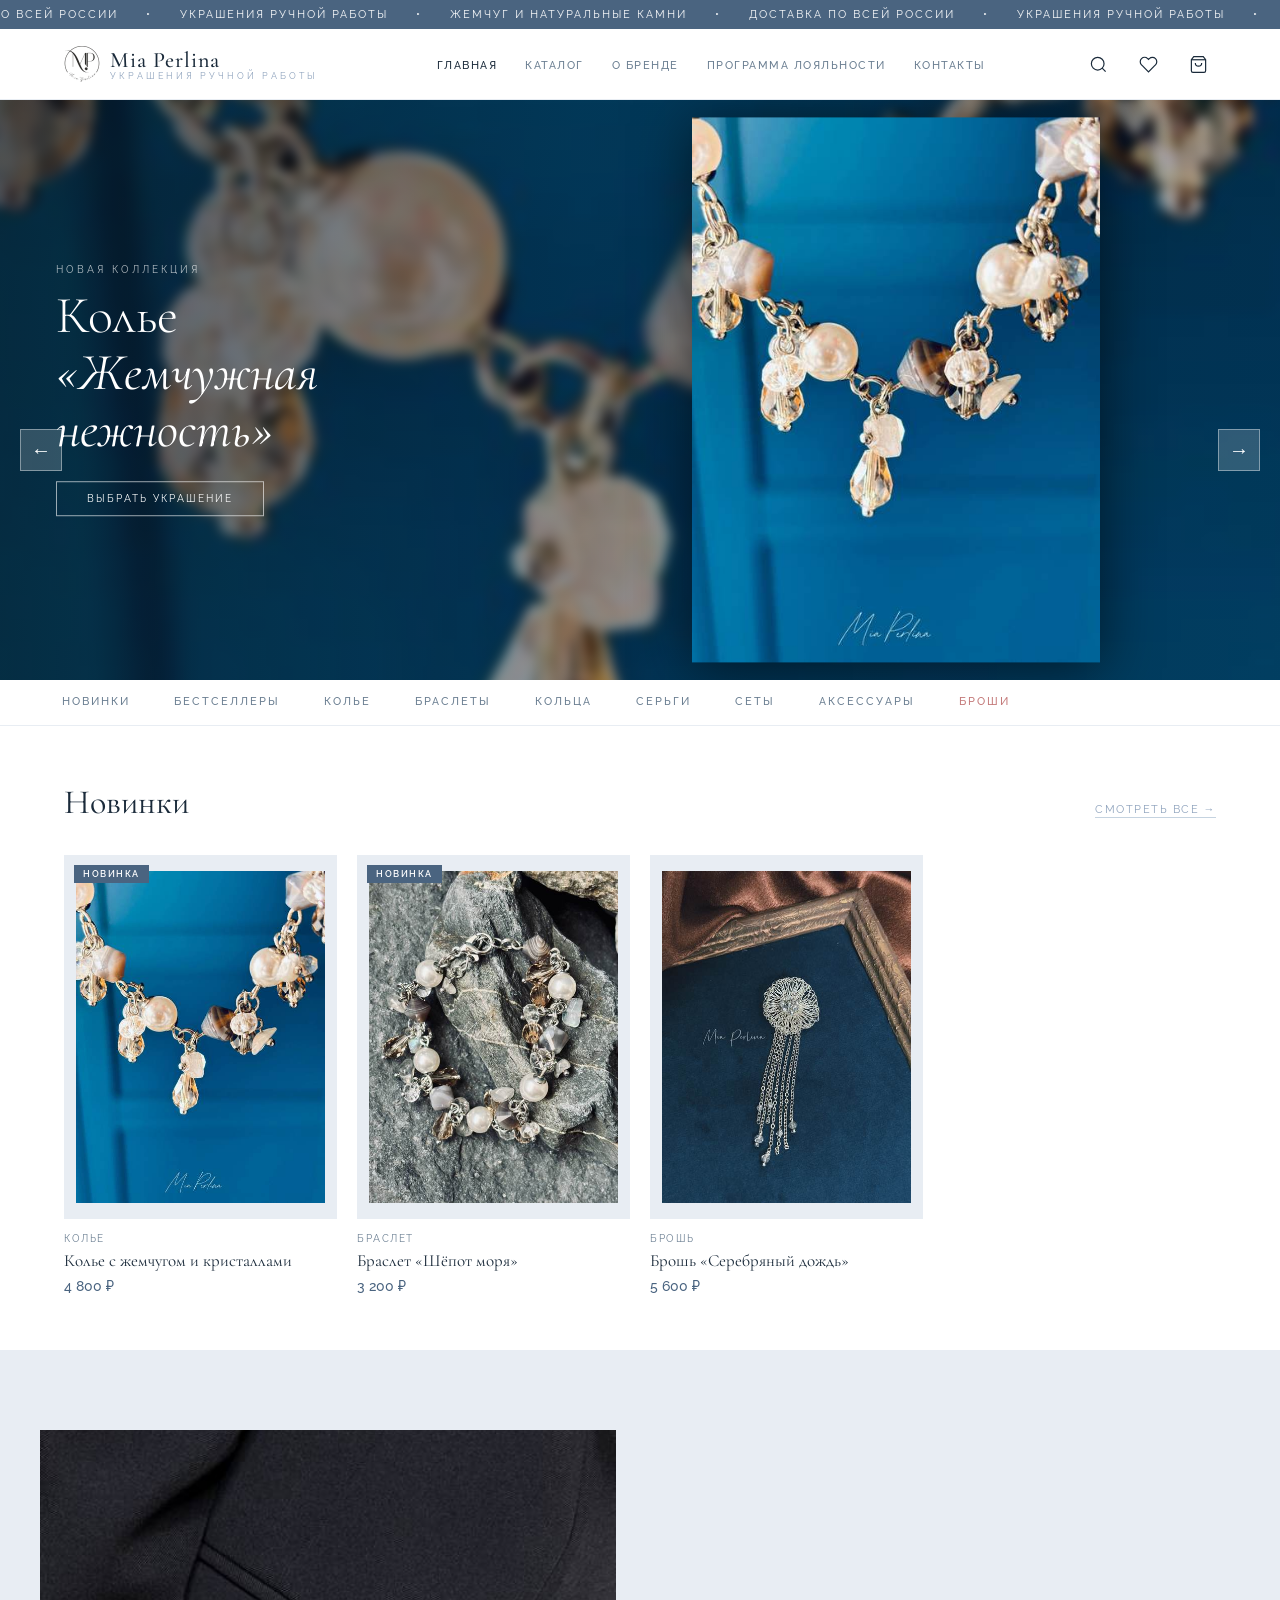
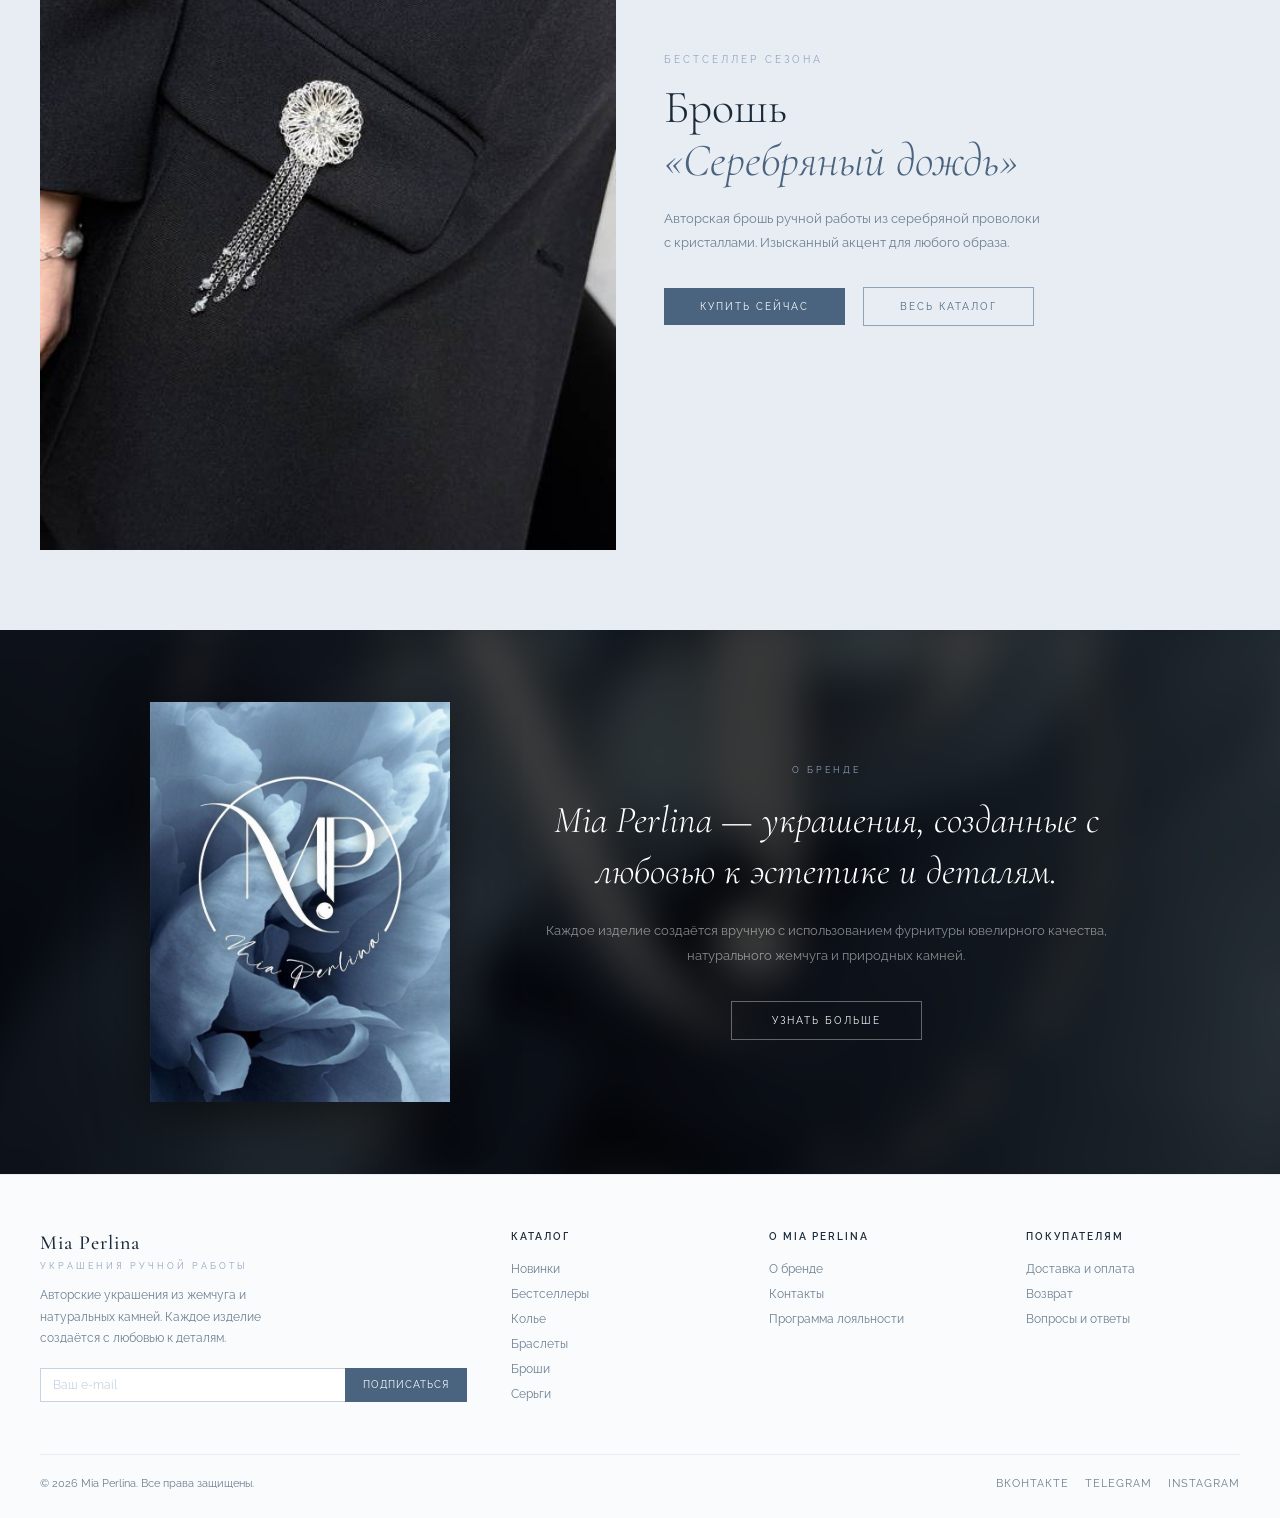
==== index.html @ 328af119 "Add files via upload" ====
<!DOCTYPE html>
<html lang="ru">
<head>
<meta charset="UTF-8"><meta name="viewport" content="width=device-width, initial-scale=1.0">
<title>Mia Perlina — украшения ручной работы</title>
<link rel="preconnect" href="https://fonts.googleapis.com">
<link href="https://fonts.googleapis.com/css2?family=Cormorant+Garamond:ital,wght@0,300;0,400;0,500;1,300;1,400&family=Raleway:wght@300;400;500;600&display=swap" rel="stylesheet">
<link rel="stylesheet" href="css/style.css">
</head>
<body>
<div class="ticker"><div class="tick-wrap" id="tickWrap">
  <span class="tick-item">Доставка по всей России</span><span class="tick-sep">•</span>
  <span class="tick-item">Украшения ручной работы</span><span class="tick-sep">•</span>
  <span class="tick-item">Жемчуг и натуральные камни</span><span class="tick-sep">•</span>
  <span class="tick-item">Доставка по всей России</span><span class="tick-sep">•</span>
  <span class="tick-item">Украшения ручной работы</span><span class="tick-sep">•</span>
  <span class="tick-item">Жемчуг и натуральные камни</span><span class="tick-sep">•</span>
</div></div>
<header style="position:sticky;top:0;z-index:100;background:#fff;border-bottom:1px solid var(--ch-pale)">
  <div class="hdr">
    <a href="index.html" class="logo-wrap" style="text-decoration:none">
      <img src="[data-uri]" alt="Mia Perlina" class="logo-img">
      <div><div class="logo-txt">Mia Perlina</div><div class="logo-sub">украшения ручной работы</div></div>
    </a>
    <nav><a href="index.html" class="on">Главная</a>
<a href="catalog.html" class="">Каталог</a>
<a href="about.html" class="">О бренде</a>
<a href="#" class="">Программа лояльности</a>
<a href="contact.html" class="">Контакты</a></nav>
    <div class="hdr-icons">
      <div class="ico"><svg width="19" height="19" fill="none" stroke="currentColor" stroke-width="1.5" viewBox="0 0 24 24"><circle cx="11" cy="11" r="8"/><path d="m21 21-4.35-4.35"/></svg></div>
      <div class="ico"><svg width="19" height="19" fill="none" stroke="currentColor" stroke-width="1.5" viewBox="0 0 24 24"><path d="M20.84 4.61a5.5 5.5 0 0 0-7.78 0L12 5.67l-1.06-1.06a5.5 5.5 0 0 0-7.78 7.78l1.06 1.06L12 21.23l7.78-7.78 1.06-1.06a5.5 5.5 0 0 0 0-7.78z"/></svg></div>
      <a href="cart.html" class="ico" style="position:relative"><svg width="19" height="19" fill="none" stroke="currentColor" stroke-width="1.5" viewBox="0 0 24 24"><path d="M6 2L3 6v14a2 2 0 0 0 2 2h14a2 2 0 0 0 2-2V6l-3-4z"/><line x1="3" y1="6" x2="21" y2="6"/><path d="M16 10a4 4 0 0 1-8 0"/></svg><div class="badge" style="display:none">0</div></a>
      <button class="burger" id="burger" onclick="toggleMenu()" aria-label="Меню">
        <span></span><span></span><span></span>
      </button>
    </div>
  </div>
  <div class="mobile-menu" id="mobileMenu"><a href="index.html" class="on">Главная</a>
<a href="catalog.html" class="">Каталог</a>
<a href="about.html" class="">О бренде</a>
<a href="#" class="">Программа лояльности</a>
<a href="contact.html" class="">Контакты</a></div>
</header>

<div class="hero">
  <div class="slides" id="slides">
    <div class="slide">
      <div class="slide-bg" style="background-image:url('[data-uri]');"></div>
      <div class="slide-fg"><img src="[data-uri]" alt="Колье с жемчугом"></div>
      <div class="slide-overlay"></div>
      <div class="slide-content"><div class="slide-content-inner"><div class="slide-label">Новая коллекция</div><div class="slide-title">Колье<br><em>«Жемчужная нежность»</em></div><a href="catalog.html" class="slide-btn">Выбрать украшение</a></div></div>
    </div>
    <div class="slide">
      <div class="slide-bg" style="background-image:url('[data-uri]');"></div>
      <div class="slide-fg"><img src="[data-uri]" alt="Браслет на камне"></div>
      <div class="slide-overlay"></div>
      <div class="slide-content"><div class="slide-content-inner"><div class="slide-label">Украшения из натуральных камней</div><div class="slide-title">Браслет<br><em>«Шёпот моря»</em></div><a href="product-bracelet.html" class="slide-btn">Выбрать украшение</a></div></div>
    </div>
    <div class="slide">
      <div class="slide-bg" style="background-image:url('[data-uri]');"></div>
      <div class="slide-fg"><img src="[data-uri]" alt="Брошь Серебряный дождь"></div>
      <div class="slide-overlay"></div>
      <div class="slide-content"><div class="slide-content-inner"><div class="slide-label">Бестселлер сезона</div><div class="slide-title">Брошь<br><em>«Серебряный дождь»</em></div><a href="product-brooch.html" class="slide-btn">Выбрать украшение</a></div></div></div>
    </div>
  </div>
  <div class="hero-arr prev" onclick="chSlide(-1)">&#8592;</div>
  <div class="hero-arr next" onclick="chSlide(1)">&#8594;</div>
  <div class="dots"><div class="dot on" onclick="goSlide(0)"></div><div class="dot" onclick="goSlide(1)"></div><div class="dot" onclick="goSlide(2)"></div></div>
</div>
<div class="cats"><div class="cats-inner">
  <a href="catalog.html" class="cat">Новинки</a>
  <a href="catalog.html" class="cat">Бестселлеры</a>
  <a href="catalog.html?cat=kole" class="cat">Колье</a>
  <a href="catalog.html?cat=braslet" class="cat">Браслеты</a>
  <a href="catalog.html?cat=kolco" class="cat">Кольца</a>
  <a href="catalog.html?cat=sergy" class="cat">Серьги</a>
  <a href="catalog.html?cat=set" class="cat">Сеты</a>
  <a href="catalog.html?cat=aksessuar" class="cat">Аксессуары</a>
  <a href="catalog.html?cat=brosh" class="cat" style="color:#c47a7a">Броши</a>
</div></div>

<div style="background:#fff"><div class="sec">
  <div class="sec-hdr"><div class="sec-title">Новинки</div><a href="catalog.html" class="sec-link">Смотреть все →</a></div>
  <div class="grid">
    <a href="product-necklace.html" class="pcard">
      <div class="pimg"><img src="[data-uri]" alt="Колье с жемчугом"><div class="pbadge bnew">Новинка</div><div class="pwish" onclick="event.preventDefault()"><svg width="13" height="13" fill="none" stroke="#4a6480" stroke-width="1.5" viewBox="0 0 24 24"><path d="M20.84 4.61a5.5 5.5 0 0 0-7.78 0L12 5.67l-1.06-1.06a5.5 5.5 0 0 0-7.78 7.78l1.06 1.06L12 21.23l7.78-7.78 1.06-1.06a5.5 5.5 0 0 0 0-7.78z"/></svg></div></div>
      <div class="ptype">Колье</div><div class="pname">Колье с жемчугом и кристаллами</div><div class="pprice">4 800 ₽</div>
    </a>
    <a href="product-bracelet.html" class="pcard">
      <div class="pimg"><img src="[data-uri]" alt="Браслет Шёпот моря"><div class="pbadge bnew">Новинка</div><div class="pwish" onclick="event.preventDefault()"><svg width="13" height="13" fill="none" stroke="#4a6480" stroke-width="1.5" viewBox="0 0 24 24"><path d="M20.84 4.61a5.5 5.5 0 0 0-7.78 0L12 5.67l-1.06-1.06a5.5 5.5 0 0 0-7.78 7.78l1.06 1.06L12 21.23l7.78-7.78 1.06-1.06a5.5 5.5 0 0 0 0-7.78z"/></svg></div></div>
      <div class="ptype">Браслет</div><div class="pname">Браслет «Шёпот моря»</div><div class="pprice">3 200 ₽</div>
    </a>
    <a href="product-brooch.html" class="pcard">
      <div class="pimg"><img src="[data-uri]" alt="Брошь Серебряный дождь"><div class="pwish" onclick="event.preventDefault()"><svg width="13" height="13" fill="none" stroke="#4a6480" stroke-width="1.5" viewBox="0 0 24 24"><path d="M20.84 4.61a5.5 5.5 0 0 0-7.78 0L12 5.67l-1.06-1.06a5.5 5.5 0 0 0-7.78 7.78l1.06 1.06L12 21.23l7.78-7.78 1.06-1.06a5.5 5.5 0 0 0 0-7.78z"/></svg></div></div>
      <div class="ptype">Брошь</div><div class="pname">Брошь «Серебряный дождь»</div><div class="pprice">5 600 ₽</div>
    </a>
  </div>
</div></div>

<div class="banner"><div class="ban-in">
  <div class="ban-img"><img src="[data-uri]" alt="Брошь на пиджаке"></div>
  <div>
    <div class="ban-tag">Бестселлер сезона</div>
    <div class="ban-title">Брошь<br><em>«Серебряный дождь»</em></div>
    <div class="ban-desc">Авторская брошь ручной работы из серебряной проволоки с кристаллами. Изысканный акцент для любого образа.</div>
    <a href="product-brooch.html" class="btn-p">Купить сейчас</a>
    <a href="catalog.html" class="btn-o">Весь каталог</a>
  </div>
</div></div>

<div style="position:relative;overflow:hidden;background:#0e1824;">
  <div style="position:absolute;inset:0;background:url('[data-uri]') center/cover no-repeat;filter:blur(20px) brightness(0.25);transform:scale(1.08);z-index:0;"></div>
  <div id="about-home" style="position:relative;z-index:1;max-width:1100px;margin:0 auto;padding:72px 60px;display:grid;grid-template-columns:300px 1fr;gap:72px;align-items:center;">
    <img src="[data-uri]" alt="Mia Perlina" id="about-home-img" style="width:100%;aspect-ratio:3/4;object-fit:cover;display:block;box-shadow:0 12px 48px rgba(0,0,0,0.5);">
    <div id="about-home-text" style="text-align:center;">
      <div style="font-family:'Raleway',sans-serif;font-size:9px;letter-spacing:3px;text-transform:uppercase;color:#8fa3bd;margin-bottom:20px;">О бренде</div>
      <div style="font-family:'Cormorant Garamond',serif;font-size:38px;font-weight:300;color:#fff;line-height:1.35;margin-bottom:22px;font-style:italic;">Mia Perlina — украшения, созданные с любовью к эстетике и деталям.</div>
      <div style="font-family:'Raleway',sans-serif;font-size:13px;line-height:1.9;color:rgba(255,255,255,0.5);margin-bottom:32px;">Каждое изделие создаётся вручную с использованием фурнитуры ювелирного качества, натурального жемчуга и природных камней.</div>
      <a href="about.html" style="display:inline-block;padding:13px 40px;border:1px solid rgba(255,255,255,0.35);color:#fff;font-family:'Raleway',sans-serif;font-size:10px;letter-spacing:2px;text-transform:uppercase;text-decoration:none;">Узнать больше</a>
    </div>
  </div>
</div>

<footer><div class="ft-in">
  <div class="ft-top">
    <div class="ft-brand">
      <span class="ft-brand-name">Mia Perlina</span>
      <span class="ft-brand-sub">украшения ручной работы</span>
      <p>Авторские украшения из жемчуга и натуральных камней. Каждое изделие создаётся с любовью к деталям.</p>
      <div class="sub-row"><input class="sub-in" type="email" placeholder="Ваш e-mail"><button class="sub-btn">Подписаться</button></div>
    </div>
    <div class="ft-col"><h4>Каталог</h4><ul>
      <li><a href="catalog.html">Новинки</a></li><li><a href="catalog.html">Бестселлеры</a></li>
      <li><a href="catalog.html?cat=kole">Колье</a></li><li><a href="catalog.html?cat=braslet">Браслеты</a></li>
      <li><a href="catalog.html?cat=brosh">Броши</a></li><li><a href="catalog.html?cat=sergy">Серьги</a></li>
    </ul></div>
    <div class="ft-col"><h4>О Mia Perlina</h4><ul>
      <li><a href="about.html">О бренде</a></li><li><a href="contact.html">Контакты</a></li>
      <li><a href="#">Программа лояльности</a></li>
    </ul></div>
    <div class="ft-col"><h4>Покупателям</h4><ul>
      <li><a href="#">Доставка и оплата</a></li><li><a href="#">Возврат</a></li>
      <li><a href="#">Вопросы и ответы</a></li>
    </ul></div>
  </div>
  <div class="ft-bot">
    <div class="ft-copy">© 2026 Mia Perlina. Все права защищены.</div>
    <div class="socials"><a href="https://vk.com/miaperlina" target="_blank" class="soc">ВКонтакте</a><a href="https://t.me/miaperlina" target="_blank" class="soc">Telegram</a><a href="#" class="soc">Instagram</a></div>
  </div>
</div></footer>
<script src="js/main.js"></script>

<script>
function toggleMenu() {
  const burger = document.getElementById('burger');
  const menu = document.getElementById('mobileMenu');
  burger.classList.toggle('open');
  menu.classList.toggle('open');
}
// Close menu on outside click
document.addEventListener('click', function(e) {
  const burger = document.getElementById('burger');
  const menu = document.getElementById('mobileMenu');
  if (burger && menu && !burger.contains(e.target) && !menu.contains(e.target)) {
    burger.classList.remove('open');
    menu.classList.remove('open');
  }
});
</script>

<script src="js/cart.js"></script>
<script>
(function(){
  var wrap = document.getElementById('tickWrap');
  if(!wrap) return;
  wrap.innerHTML += wrap.innerHTML;
  var fullW = wrap.scrollWidth / 2;
  var speed = window.innerWidth < 769 ? 60 : 60;
  var pos = 0, last = null;
  function step(ts){
    if(last) pos += (ts - last) / 1000 * speed;
    last = ts;
    if(pos >= fullW) pos -= fullW;
    wrap.style.transform = 'translateX(-' + pos + 'px)';
    requestAnimationFrame(step);
  }
  requestAnimationFrame(step);
})();
</script>
</body></html>
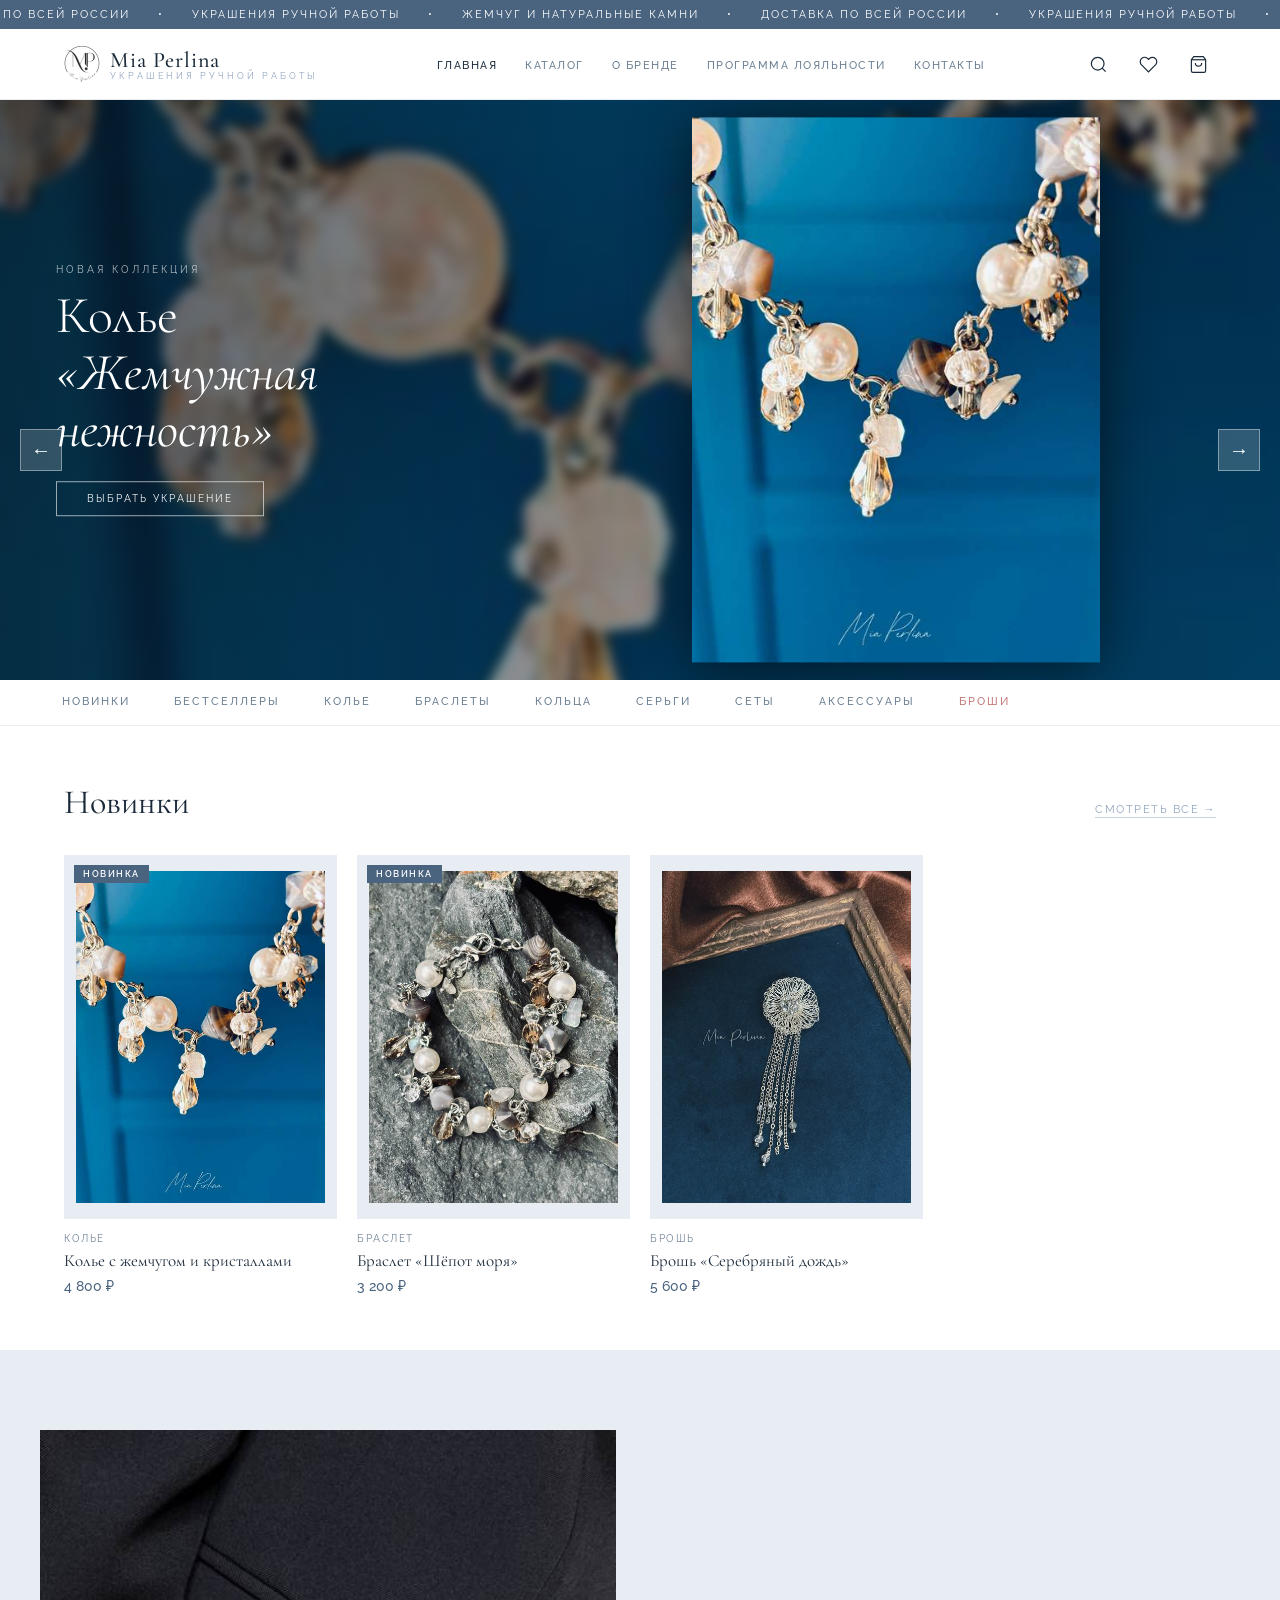
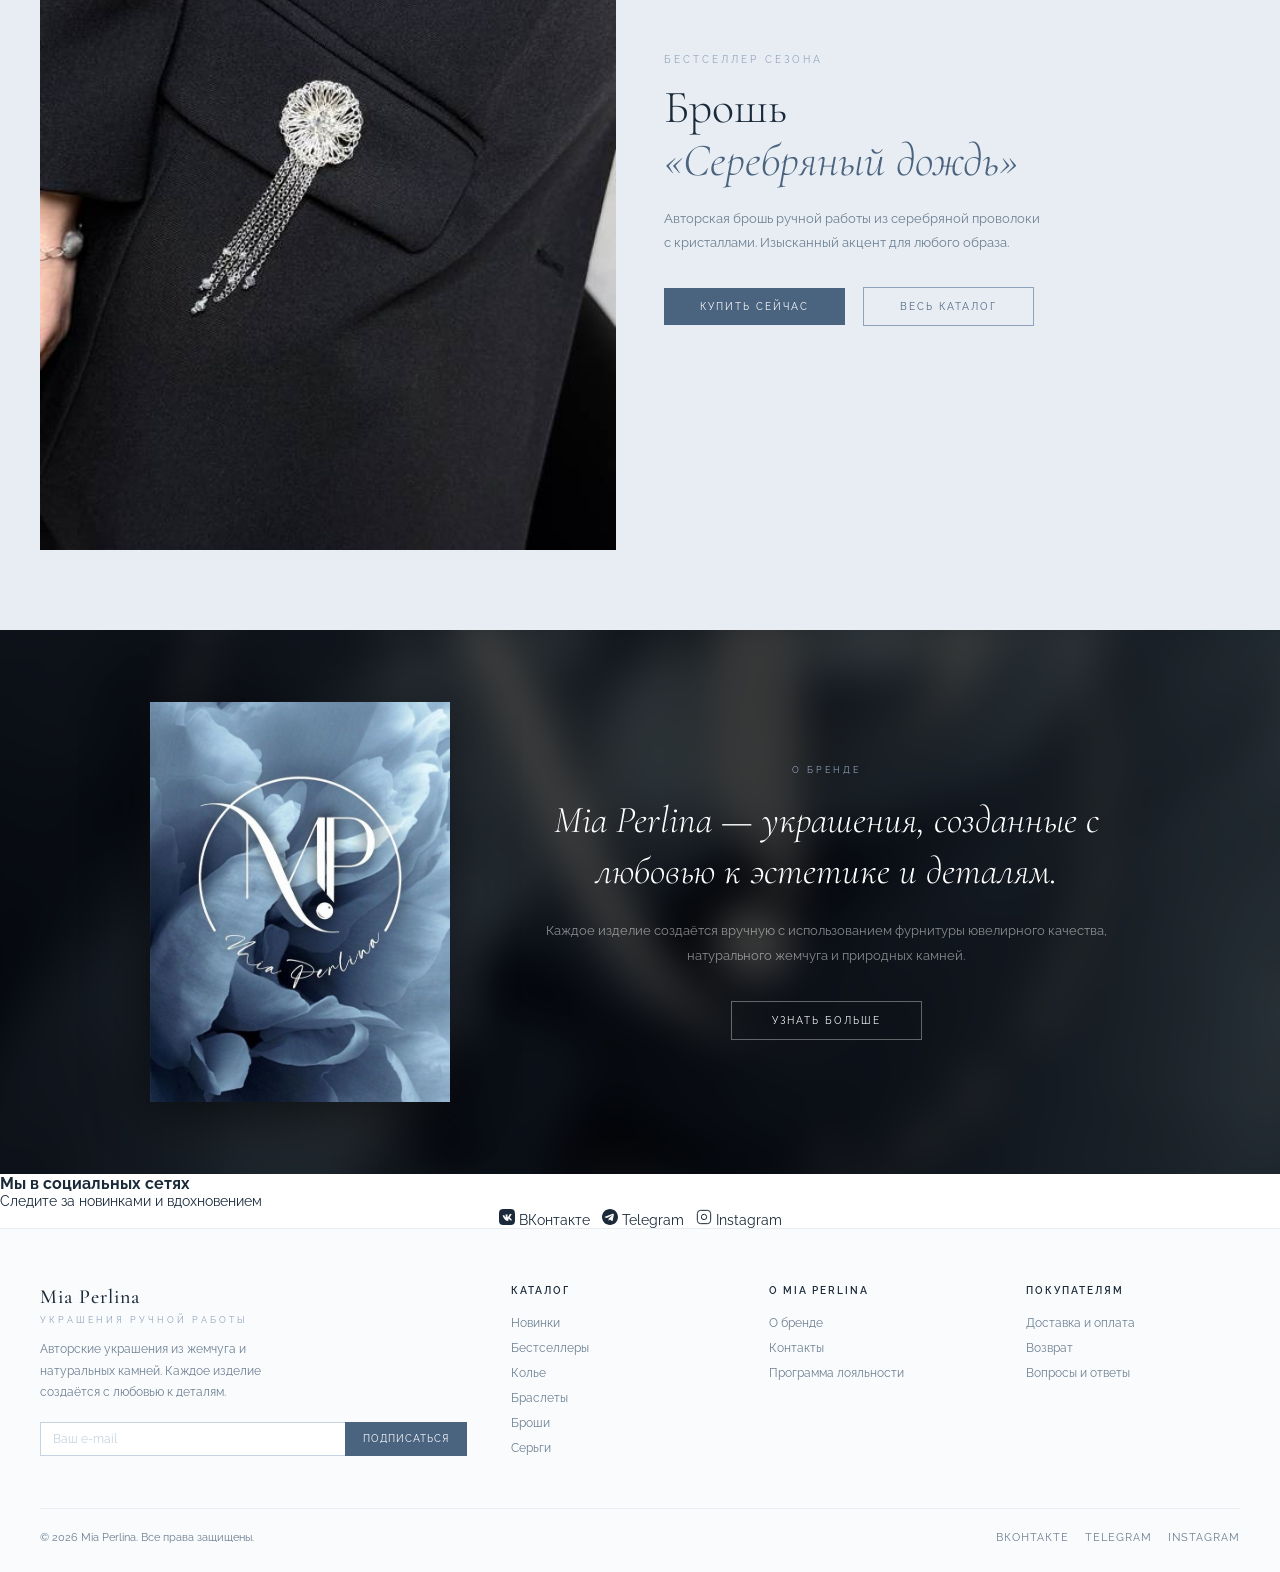
==== commit 37ecced1: "Add files via upload" ====
--- a/index.html
+++ b/index.html
@@ -122,6 +122,24 @@
   </div>
 </div>
 
+<div class="socials-section">
+  <h3>Мы в социальных сетях</h3>
+  <p>Следите за новинками и вдохновением</p>
+  <div style="display:flex;gap:12px;justify-content:center;flex-wrap:wrap;align-items:center;">
+    <a href="https://vk.com/miaperlina" target="_blank" class="soc-btn">
+      <svg width="16" height="16" viewBox="0 0 24 24" fill="currentColor"><path d="M15.684 0H8.316C1.592 0 0 1.592 0 8.316v7.368C0 22.408 1.592 24 8.316 24h7.368C22.408 24 24 22.408 24 15.684V8.316C24 1.592 22.408 0 15.684 0zm3.692 17.123h-1.744c-.66 0-.862-.525-2.049-1.714-1.033-1.01-1.49-.848-1.49.322v1.56c0 .373-.12.596-1.11.596-1.64 0-3.463-1-4.752-2.855C6.33 12.64 5.58 10.14 5.58 9.856c0-.246.094-.475.35-.475h1.743c.26 0 .358.12.459.4.508 1.47 1.359 2.755 1.71 2.755.132 0 .192-.06.192-.389V9.49c-.04-.7-.41-.758-.41-.758-.17-.023-.043-.33.126-.33h2.745c.23 0 .31.12.31.38v3.24c0 .228.1.307.162.307.132 0 .243-.079.486-.322 1.5-1.68 2.572-4.27 2.572-4.27.08-.174.26-.336.52-.336h1.743c.527 0 .641.271.527.635-.225.895-2.405 4.14-2.405 4.14-.19.31-.26.446 0 .793.187.258.797.792 1.207 1.273.747.855 1.32 1.573 1.473 2.069.16.486-.088.734-.575.734z"/></svg>
+      ВКонтакте
+    </a>
+    <a href="https://t.me/miaperlina" target="_blank" class="soc-btn">
+      <svg width="16" height="16" viewBox="0 0 24 24" fill="currentColor"><path d="M12 0C5.373 0 0 5.373 0 12s5.373 12 12 12 12-5.373 12-12S18.627 0 12 0zm5.894 8.221l-1.97 9.28c-.145.658-.537.818-1.084.508l-3-2.21-1.447 1.394c-.16.16-.295.295-.605.295l.213-3.053 5.56-5.023c.242-.213-.054-.333-.373-.12L7.19 13.4l-2.965-.924c-.643-.204-.657-.643.136-.953l11.57-4.461c.537-.194 1.006.131.963.159z"/></svg>
+      Telegram
+    </a>
+    <a href="https://instagram.com/miaperlinajewelry" target="_blank" class="soc-btn">
+      <svg width="16" height="16" viewBox="0 0 24 24" fill="none" stroke="currentColor" stroke-width="1.5"><rect x="2" y="2" width="20" height="20" rx="5"/><path d="M16 11.37A4 4 0 1 1 12.63 8 4 4 0 0 1 16 11.37z"/><line x1="17.5" y1="6.5" x2="17.51" y2="6.5"/></svg>
+      Instagram
+    </a>
+  </div>
+</div>
 <footer><div class="ft-in">
   <div class="ft-top">
     <div class="ft-brand">
@@ -146,7 +164,7 @@
   </div>
   <div class="ft-bot">
     <div class="ft-copy">© 2026 Mia Perlina. Все права защищены.</div>
-    <div class="socials"><a href="https://vk.com/miaperlina" target="_blank" class="soc">ВКонтакте</a><a href="https://t.me/miaperlina" target="_blank" class="soc">Telegram</a><a href="#" class="soc">Instagram</a></div>
+    <div class="socials"><a href="https://vk.com/miaperlina" target="_blank" class="soc">ВКонтакте</a><a href="https://t.me/miaperlina" target="_blank" class="soc">Telegram</a><a href="https://instagram.com/miaperlinajewelry" target="_blank" class="soc">Instagram</a></div>
   </div>
 </div></footer>
 <script src="js/main.js"></script>
--- a/css/style.css
+++ b/css/style.css
@@ -231,7 +231,9 @@
     gap:0 !important;
   }
   #about-home-img{
-    width:100% !important;
+    width:88% !important;
+    margin:0 auto !important;
+    display:block !important;
     aspect-ratio:4/3 !important;
     box-shadow:none !important;
   }
@@ -242,3 +244,7 @@
   #about-home-text div[style*="font-size:38px"]{font-size:22px !important;line-height:1.4 !important}
   #about-home-text div[style*="font-size:13px"]{font-size:12px !important}
 }
+
+/* Phone copy button */
+.phone-copy:active{background:rgba(255,255,255,0.15)}
+.phone-copy .phone-text{transition:all .2s}
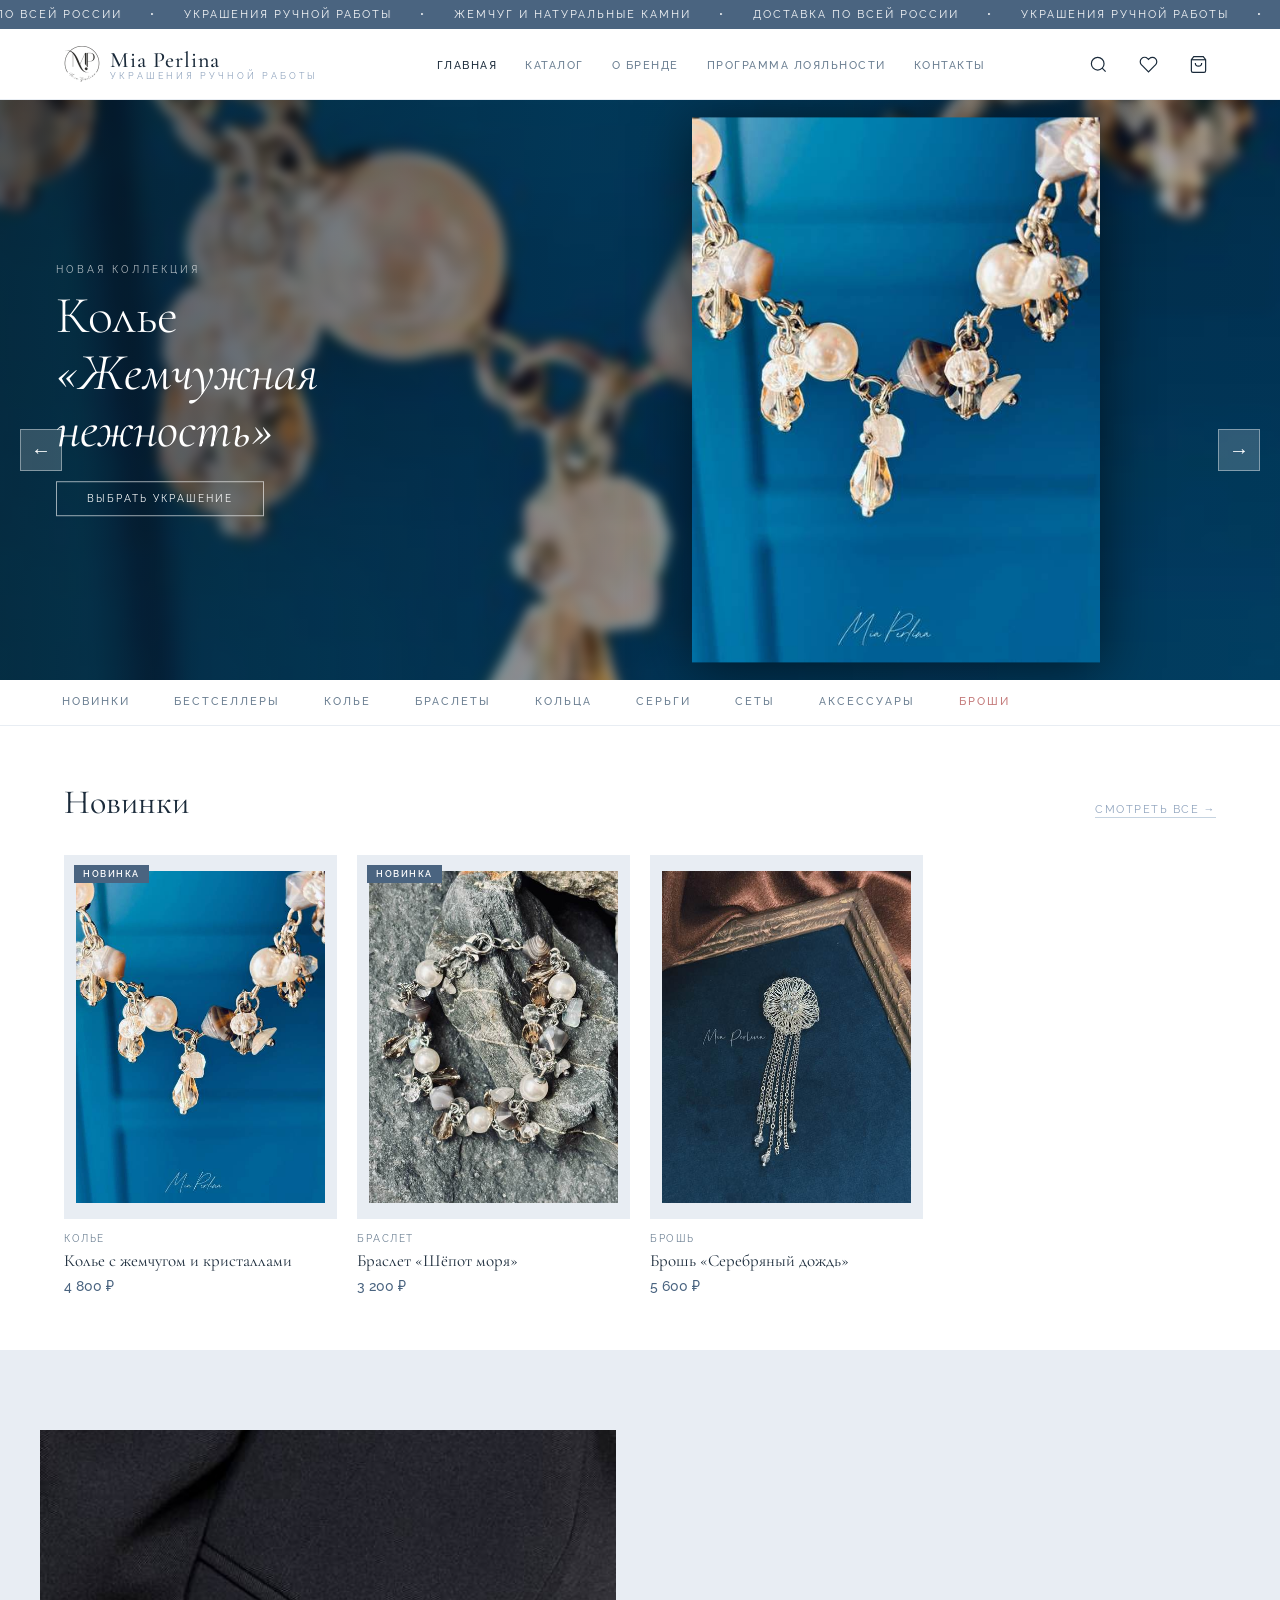
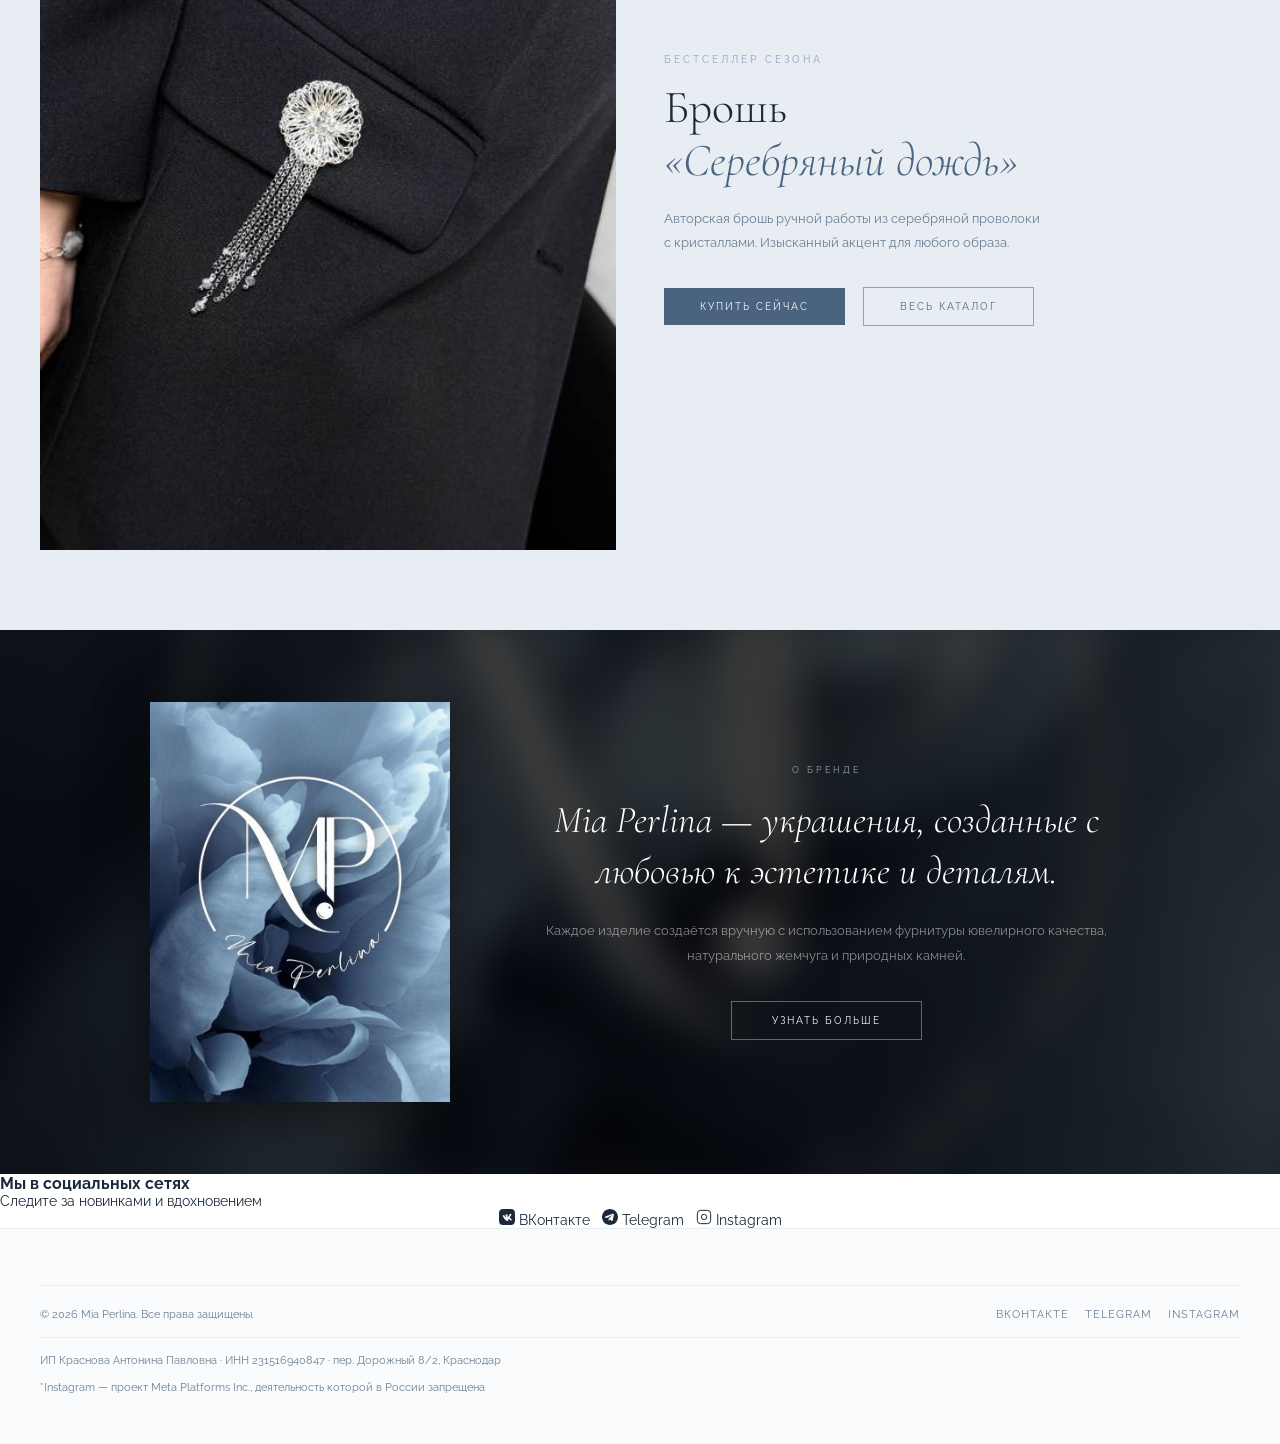
==== commit 5c94e53f: "Add files via upload" ====
--- a/index.html
+++ b/index.html
@@ -141,30 +141,19 @@
   </div>
 </div>
 <footer><div class="ft-in">
-  <div class="ft-top">
-    <div class="ft-brand">
-      <span class="ft-brand-name">Mia Perlina</span>
-      <span class="ft-brand-sub">украшения ручной работы</span>
-      <p>Авторские украшения из жемчуга и натуральных камней. Каждое изделие создаётся с любовью к деталям.</p>
-      <div class="sub-row"><input class="sub-in" type="email" placeholder="Ваш e-mail"><button class="sub-btn">Подписаться</button></div>
+  <div class="ft-bot" style="border-top:1px solid var(--ch-pale);padding-top:22px">
+    <div class="ft-copy">© 2026 Mia Perlina. Все права защищены.</div>
+    <div class="socials">
+      <a href="https://vk.com/miaperlina" target="_blank" class="soc">ВКонтакте</a>
+      <a href="https://t.me/miaperlina" target="_blank" class="soc">Telegram</a>
+      <a href="https://instagram.com/miaperlinajewelry" target="_blank" class="soc">Instagram</a>
     </div>
-    <div class="ft-col"><h4>Каталог</h4><ul>
-      <li><a href="catalog.html">Новинки</a></li><li><a href="catalog.html">Бестселлеры</a></li>
-      <li><a href="catalog.html?cat=kole">Колье</a></li><li><a href="catalog.html?cat=braslet">Браслеты</a></li>
-      <li><a href="catalog.html?cat=brosh">Броши</a></li><li><a href="catalog.html?cat=sergy">Серьги</a></li>
-    </ul></div>
-    <div class="ft-col"><h4>О Mia Perlina</h4><ul>
-      <li><a href="about.html">О бренде</a></li><li><a href="contact.html">Контакты</a></li>
-      <li><a href="#">Программа лояльности</a></li>
-    </ul></div>
-    <div class="ft-col"><h4>Покупателям</h4><ul>
-      <li><a href="#">Доставка и оплата</a></li><li><a href="#">Возврат</a></li>
-      <li><a href="#">Вопросы и ответы</a></li>
-    </ul></div>
   </div>
-  <div class="ft-bot">
-    <div class="ft-copy">© 2026 Mia Perlina. Все права защищены.</div>
-    <div class="socials"><a href="https://vk.com/miaperlina" target="_blank" class="soc">ВКонтакте</a><a href="https://t.me/miaperlina" target="_blank" class="soc">Telegram</a><a href="https://instagram.com/miaperlinajewelry" target="_blank" class="soc">Instagram</a></div>
+  <div style="border-top:1px solid var(--ch-pale);margin-top:16px;padding-top:14px;font-size:11px;color:var(--muted);line-height:1.7;">
+    ИП Краснова Антонина Павловна · ИНН 231516940847 · пер. Дорожный 8/2, Краснодар
+  </div>
+  <div style="margin-top:8px;font-size:11px;color:var(--muted);line-height:1.6;padding-bottom:20px;">
+    *Instagram — проект Meta Platforms Inc., деятельность которой в России запрещена
   </div>
 </div></footer>
 <script src="js/main.js"></script>
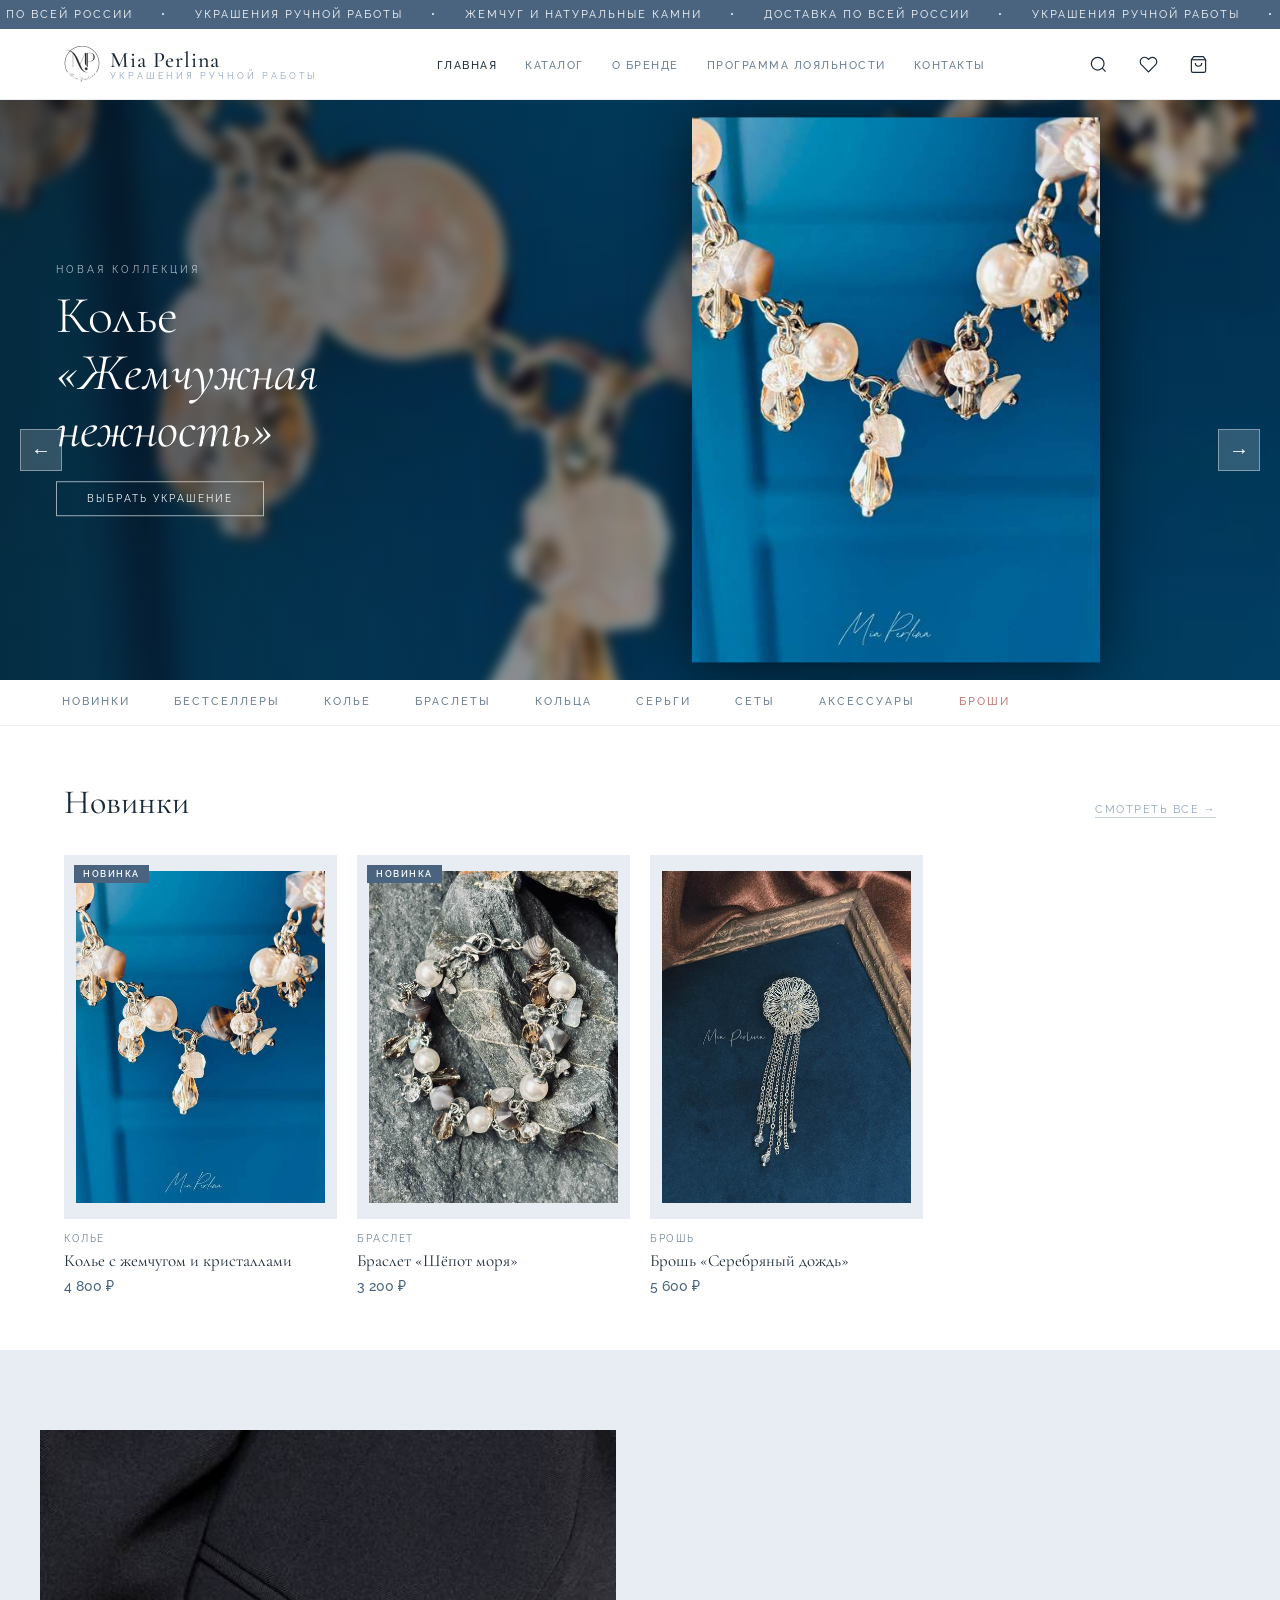
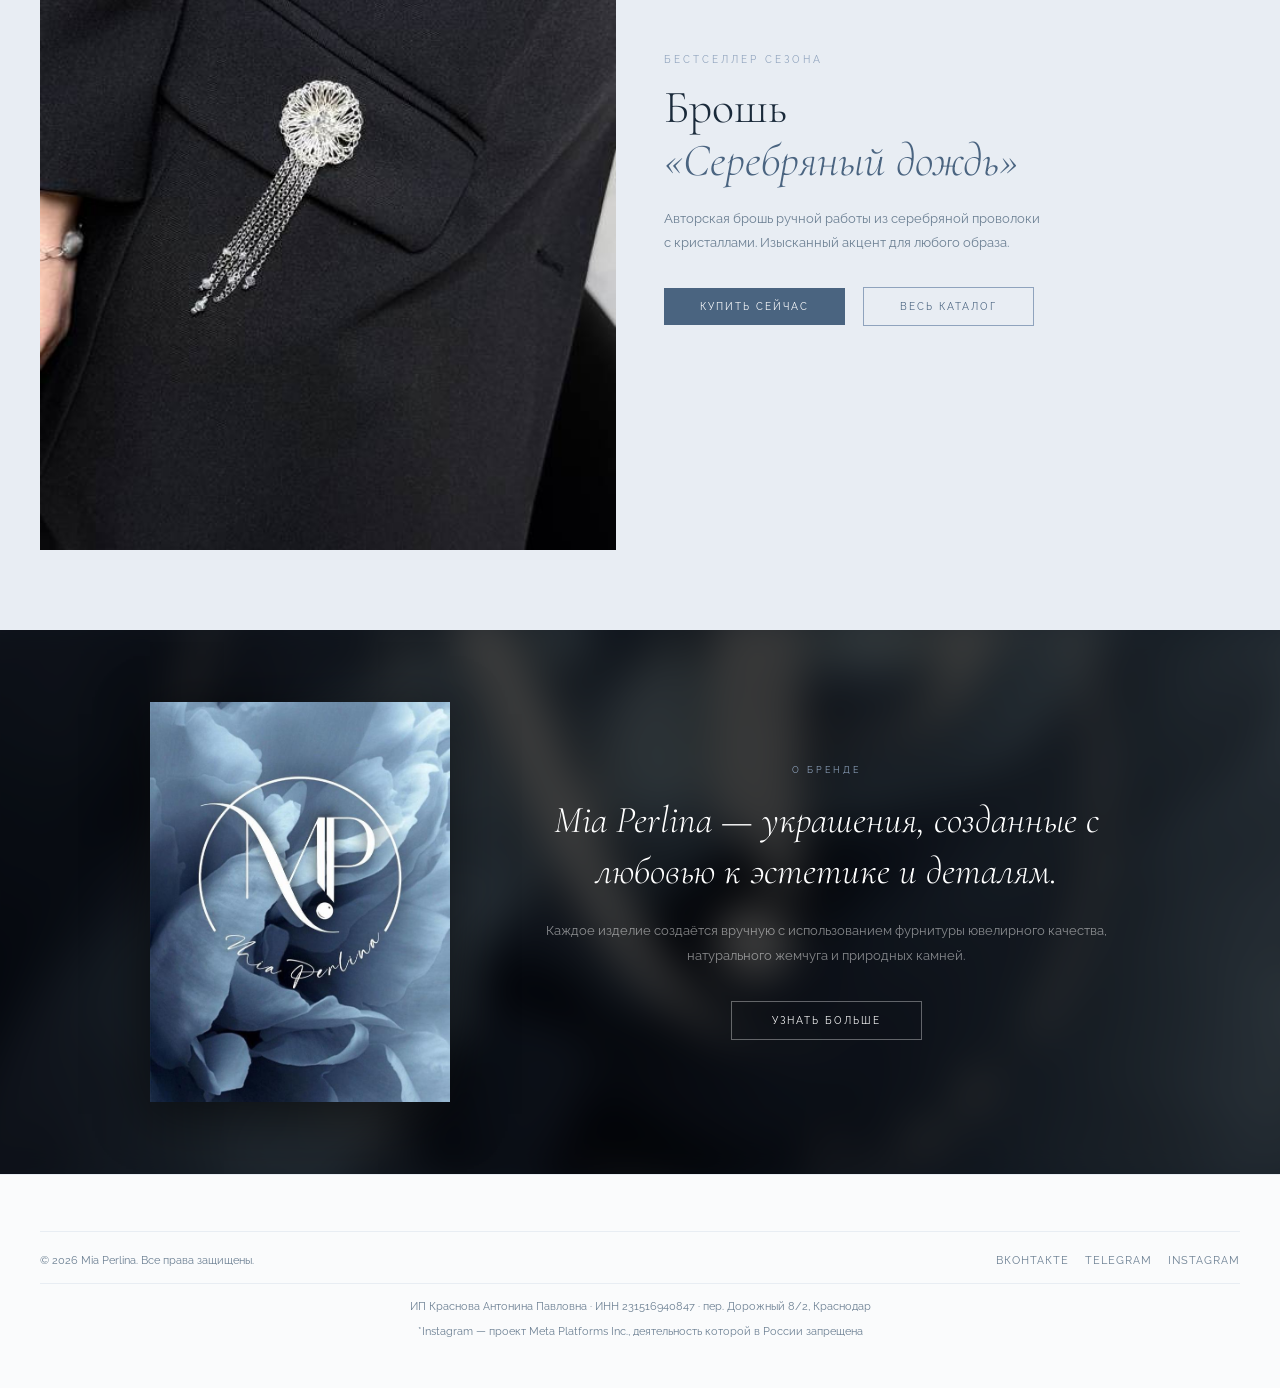
==== commit 5d2ecd3a: "Add files via upload" ====
--- a/index.html
+++ b/index.html
@@ -122,24 +122,6 @@
   </div>
 </div>
 
-<div class="socials-section">
-  <h3>Мы в социальных сетях</h3>
-  <p>Следите за новинками и вдохновением</p>
-  <div style="display:flex;gap:12px;justify-content:center;flex-wrap:wrap;align-items:center;">
-    <a href="https://vk.com/miaperlina" target="_blank" class="soc-btn">
-      <svg width="16" height="16" viewBox="0 0 24 24" fill="currentColor"><path d="M15.684 0H8.316C1.592 0 0 1.592 0 8.316v7.368C0 22.408 1.592 24 8.316 24h7.368C22.408 24 24 22.408 24 15.684V8.316C24 1.592 22.408 0 15.684 0zm3.692 17.123h-1.744c-.66 0-.862-.525-2.049-1.714-1.033-1.01-1.49-.848-1.49.322v1.56c0 .373-.12.596-1.11.596-1.64 0-3.463-1-4.752-2.855C6.33 12.64 5.58 10.14 5.58 9.856c0-.246.094-.475.35-.475h1.743c.26 0 .358.12.459.4.508 1.47 1.359 2.755 1.71 2.755.132 0 .192-.06.192-.389V9.49c-.04-.7-.41-.758-.41-.758-.17-.023-.043-.33.126-.33h2.745c.23 0 .31.12.31.38v3.24c0 .228.1.307.162.307.132 0 .243-.079.486-.322 1.5-1.68 2.572-4.27 2.572-4.27.08-.174.26-.336.52-.336h1.743c.527 0 .641.271.527.635-.225.895-2.405 4.14-2.405 4.14-.19.31-.26.446 0 .793.187.258.797.792 1.207 1.273.747.855 1.32 1.573 1.473 2.069.16.486-.088.734-.575.734z"/></svg>
-      ВКонтакте
-    </a>
-    <a href="https://t.me/miaperlina" target="_blank" class="soc-btn">
-      <svg width="16" height="16" viewBox="0 0 24 24" fill="currentColor"><path d="M12 0C5.373 0 0 5.373 0 12s5.373 12 12 12 12-5.373 12-12S18.627 0 12 0zm5.894 8.221l-1.97 9.28c-.145.658-.537.818-1.084.508l-3-2.21-1.447 1.394c-.16.16-.295.295-.605.295l.213-3.053 5.56-5.023c.242-.213-.054-.333-.373-.12L7.19 13.4l-2.965-.924c-.643-.204-.657-.643.136-.953l11.57-4.461c.537-.194 1.006.131.963.159z"/></svg>
-      Telegram
-    </a>
-    <a href="https://instagram.com/miaperlinajewelry" target="_blank" class="soc-btn">
-      <svg width="16" height="16" viewBox="0 0 24 24" fill="none" stroke="currentColor" stroke-width="1.5"><rect x="2" y="2" width="20" height="20" rx="5"/><path d="M16 11.37A4 4 0 1 1 12.63 8 4 4 0 0 1 16 11.37z"/><line x1="17.5" y1="6.5" x2="17.51" y2="6.5"/></svg>
-      Instagram
-    </a>
-  </div>
-</div>
 <footer><div class="ft-in">
   <div class="ft-bot" style="border-top:1px solid var(--ch-pale);padding-top:22px">
     <div class="ft-copy">© 2026 Mia Perlina. Все права защищены.</div>
@@ -149,10 +131,10 @@
       <a href="https://instagram.com/miaperlinajewelry" target="_blank" class="soc">Instagram</a>
     </div>
   </div>
-  <div style="border-top:1px solid var(--ch-pale);margin-top:16px;padding-top:14px;font-size:11px;color:var(--muted);line-height:1.7;">
+  <div style="border-top:1px solid var(--ch-pale);margin-top:16px;padding-top:14px;text-align:center;font-size:11px;color:var(--muted);line-height:1.7;">
     ИП Краснова Антонина Павловна · ИНН 231516940847 · пер. Дорожный 8/2, Краснодар
   </div>
-  <div style="margin-top:8px;font-size:11px;color:var(--muted);line-height:1.6;padding-bottom:20px;">
+  <div style="margin-top:6px;text-align:center;font-size:11px;color:var(--muted);line-height:1.6;padding-bottom:20px;">
     *Instagram — проект Meta Platforms Inc., деятельность которой в России запрещена
   </div>
 </div></footer>
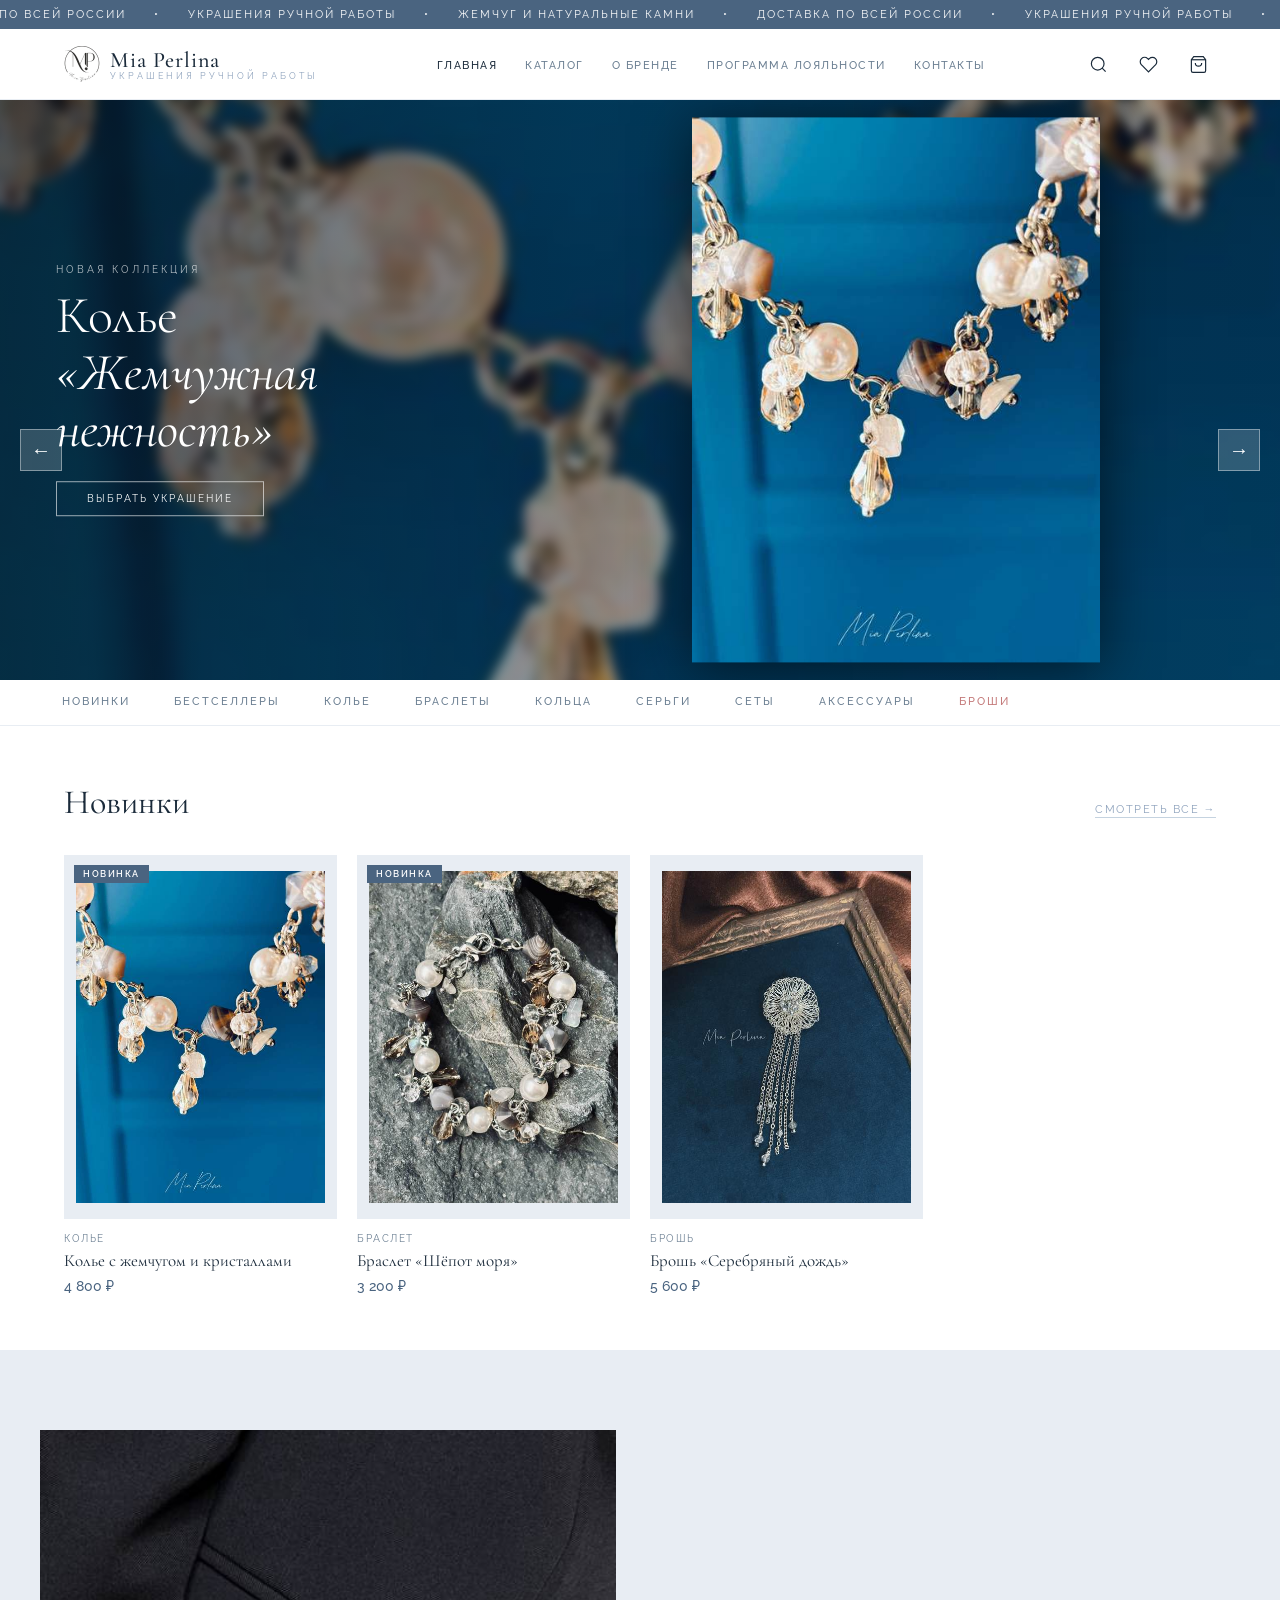
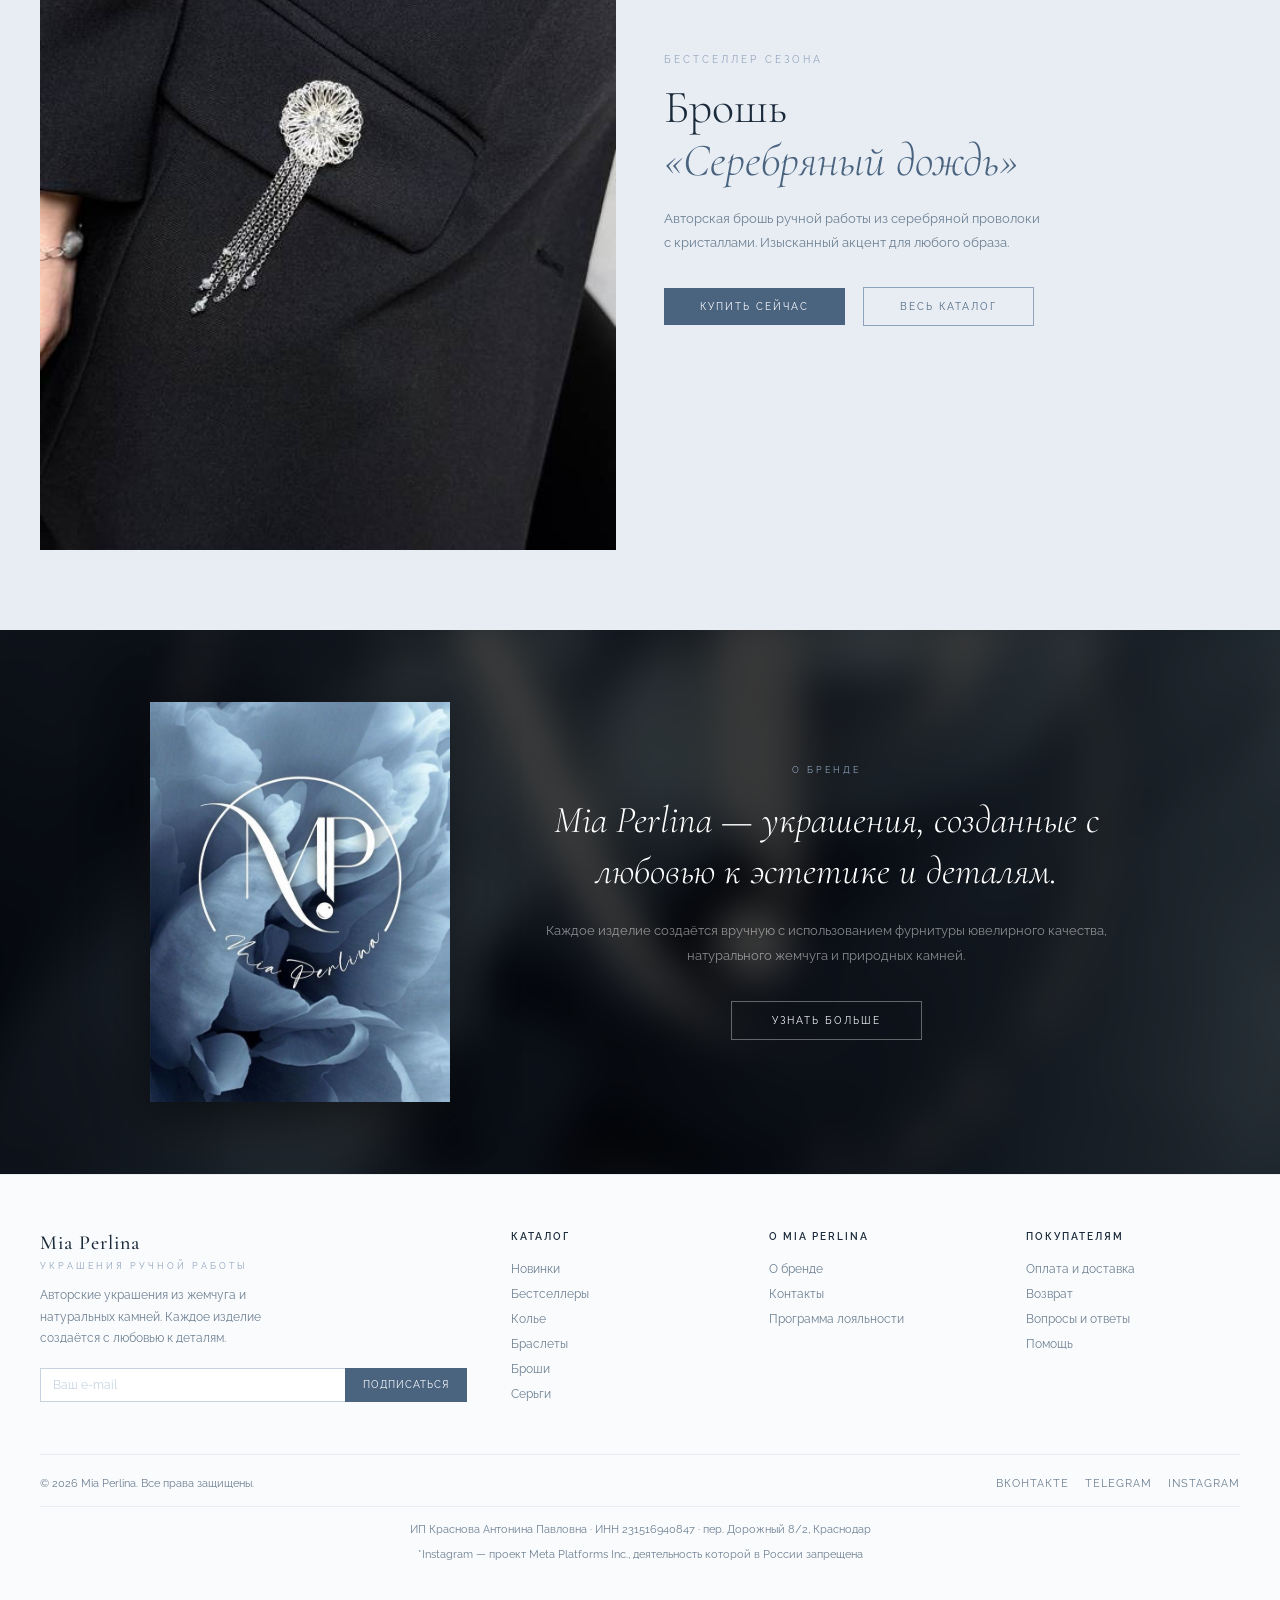
==== commit 287fb8b6: "Add files via upload" ====
--- a/index.html
+++ b/index.html
@@ -123,7 +123,46 @@
 </div>
 
 <footer><div class="ft-in">
-  <div class="ft-bot" style="border-top:1px solid var(--ch-pale);padding-top:22px">
+  <div class="ft-top">
+    <div class="ft-brand">
+      <span class="ft-brand-name">Mia Perlina</span>
+      <span class="ft-brand-sub">украшения ручной работы</span>
+      <p>Авторские украшения из жемчуга и натуральных камней. Каждое изделие создаётся с любовью к деталям.</p>
+      <div class="sub-row">
+        <input class="sub-in" type="email" placeholder="Ваш e-mail">
+        <button class="sub-btn">Подписаться</button>
+      </div>
+    </div>
+    <div class="ft-col">
+      <h4>Каталог</h4>
+      <ul>
+        <li><a href="catalog.html">Новинки</a></li>
+        <li><a href="catalog.html">Бестселлеры</a></li>
+        <li><a href="catalog.html?cat=kole">Колье</a></li>
+        <li><a href="catalog.html?cat=braslet">Браслеты</a></li>
+        <li><a href="catalog.html?cat=brosh">Броши</a></li>
+        <li><a href="catalog.html?cat=sergy">Серьги</a></li>
+      </ul>
+    </div>
+    <div class="ft-col">
+      <h4>О Mia Perlina</h4>
+      <ul>
+        <li><a href="about.html">О бренде</a></li>
+        <li><a href="contact.html">Контакты</a></li>
+        <li><a href="#">Программа лояльности</a></li>
+      </ul>
+    </div>
+    <div class="ft-col">
+      <h4>Покупателям</h4>
+      <ul>
+        <li><a href="delivery.html">Оплата и доставка</a></li>
+        <li><a href="#">Возврат</a></li>
+        <li><a href="#">Вопросы и ответы</a></li>
+        <li><a href="contact.html">Помощь</a></li>
+      </ul>
+    </div>
+  </div>
+  <div class="ft-bot">
     <div class="ft-copy">© 2026 Mia Perlina. Все права защищены.</div>
     <div class="socials">
       <a href="https://vk.com/miaperlina" target="_blank" class="soc">ВКонтакте</a>
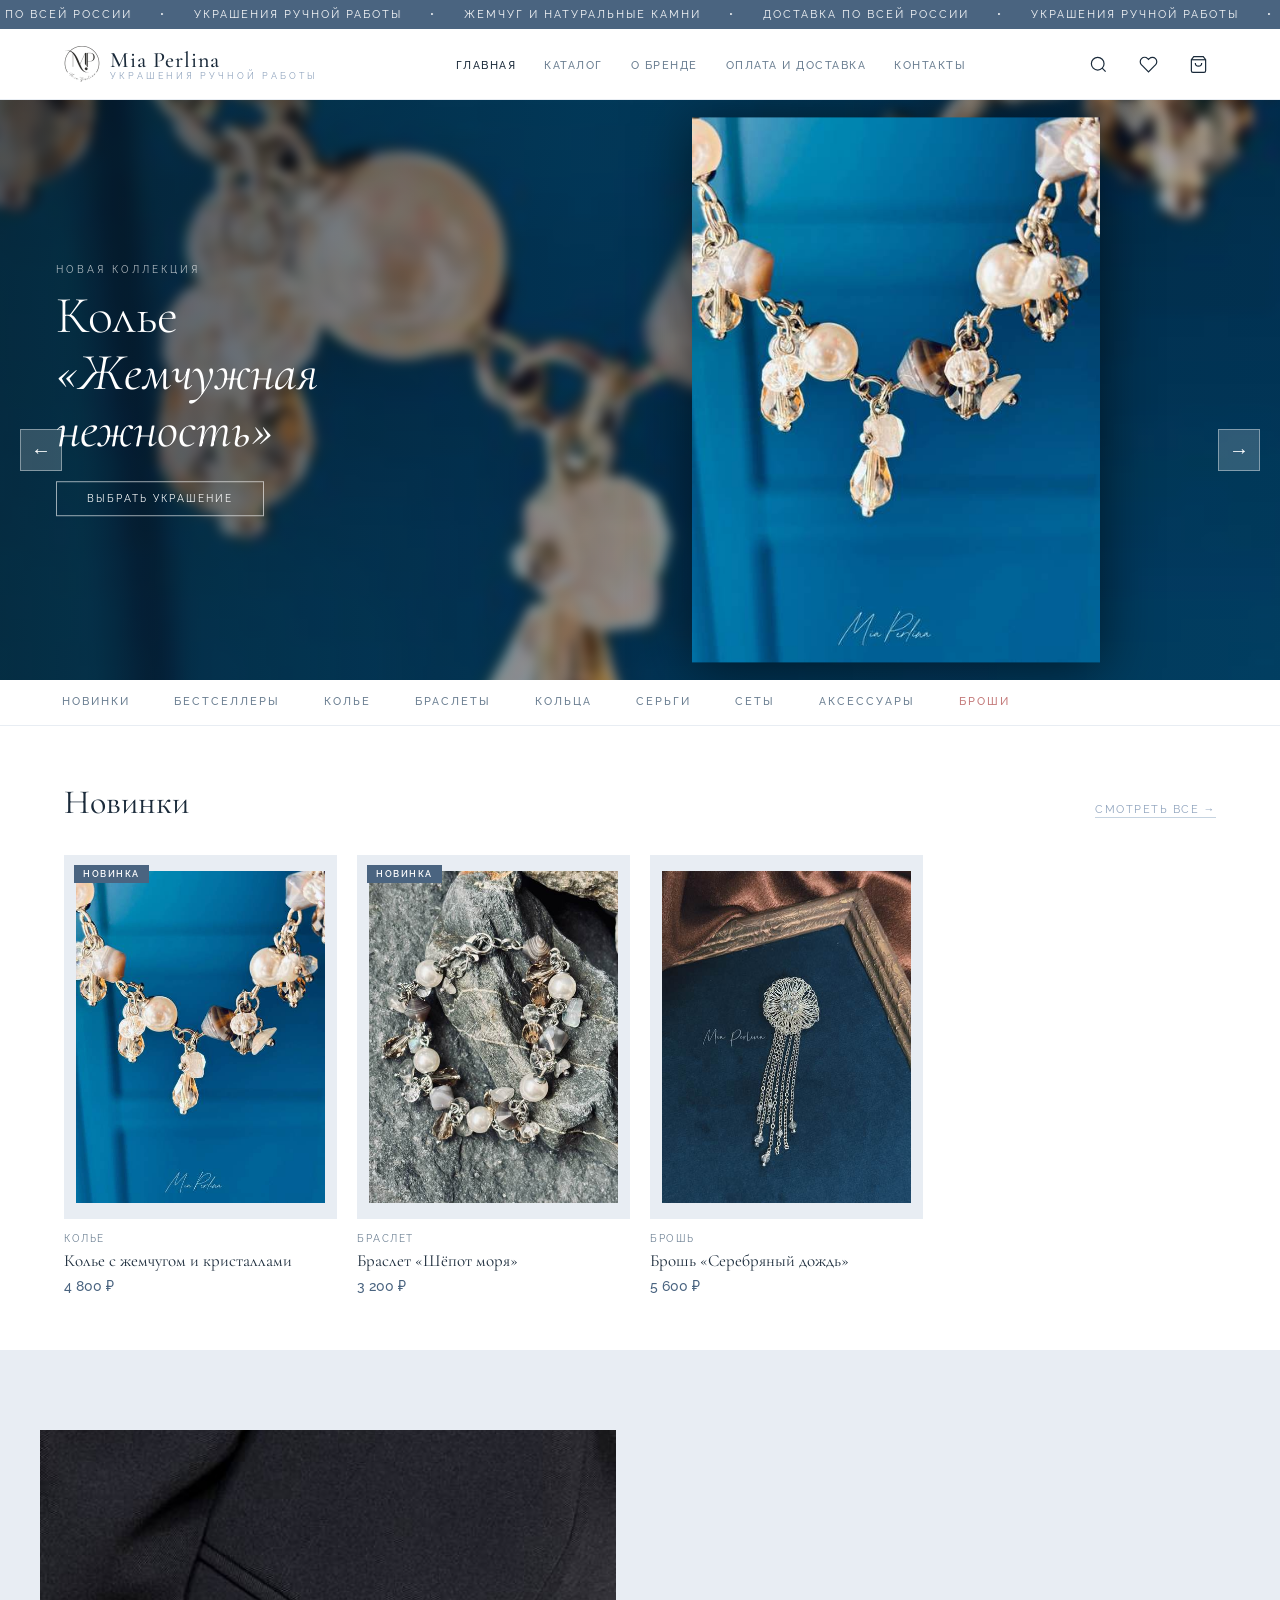
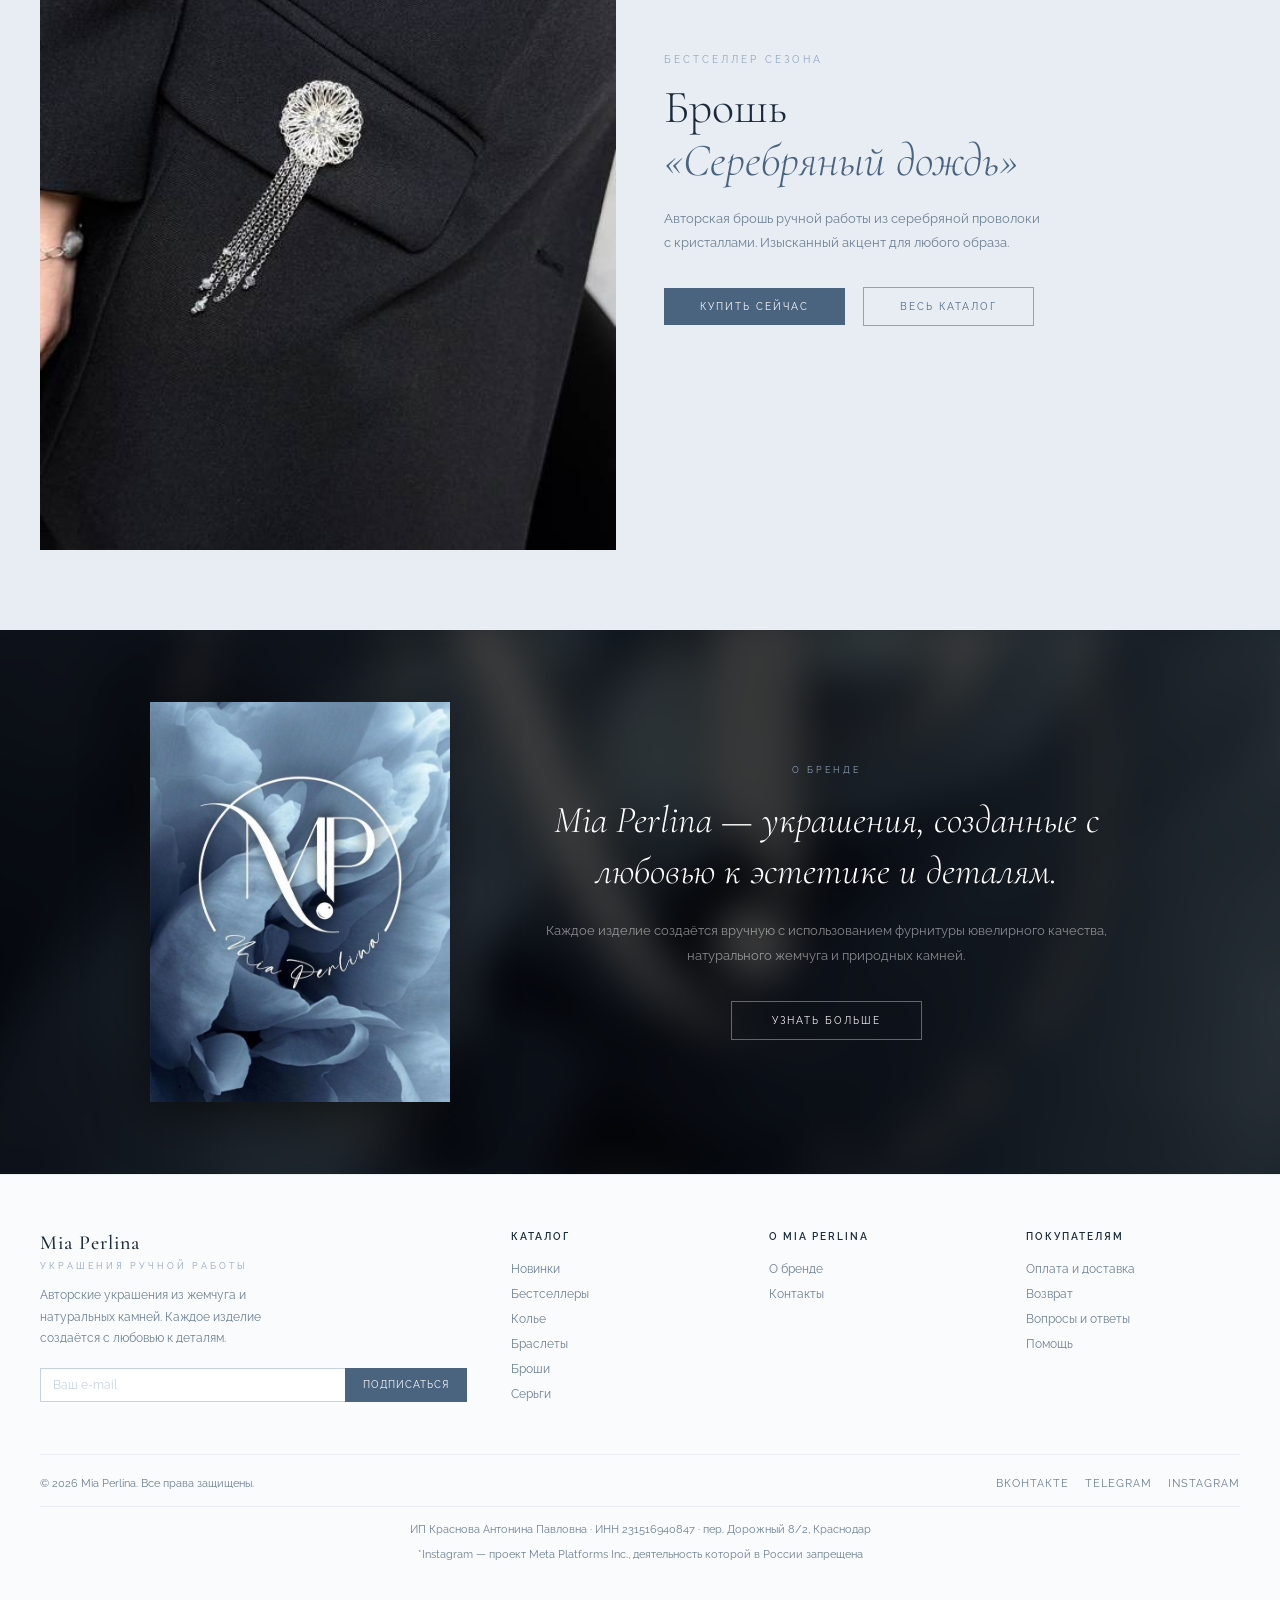
==== commit dc69843d: "Add files via upload" ====
--- a/index.html
+++ b/index.html
@@ -25,7 +25,7 @@
     <nav><a href="index.html" class="on">Главная</a>
 <a href="catalog.html" class="">Каталог</a>
 <a href="about.html" class="">О бренде</a>
-<a href="#" class="">Программа лояльности</a>
+<a href="delivery.html" class="">Оплата и доставка</a>
 <a href="contact.html" class="">Контакты</a></nav>
     <div class="hdr-icons">
       <div class="ico"><svg width="19" height="19" fill="none" stroke="currentColor" stroke-width="1.5" viewBox="0 0 24 24"><circle cx="11" cy="11" r="8"/><path d="m21 21-4.35-4.35"/></svg></div>
@@ -39,7 +39,7 @@
   <div class="mobile-menu" id="mobileMenu"><a href="index.html" class="on">Главная</a>
 <a href="catalog.html" class="">Каталог</a>
 <a href="about.html" class="">О бренде</a>
-<a href="#" class="">Программа лояльности</a>
+<a href="delivery.html" class="">Оплата и доставка</a>
 <a href="contact.html" class="">Контакты</a></div>
 </header>
 
@@ -149,7 +149,7 @@
       <ul>
         <li><a href="about.html">О бренде</a></li>
         <li><a href="contact.html">Контакты</a></li>
-        <li><a href="#">Программа лояльности</a></li>
+        <li></li>
       </ul>
     </div>
     <div class="ft-col">
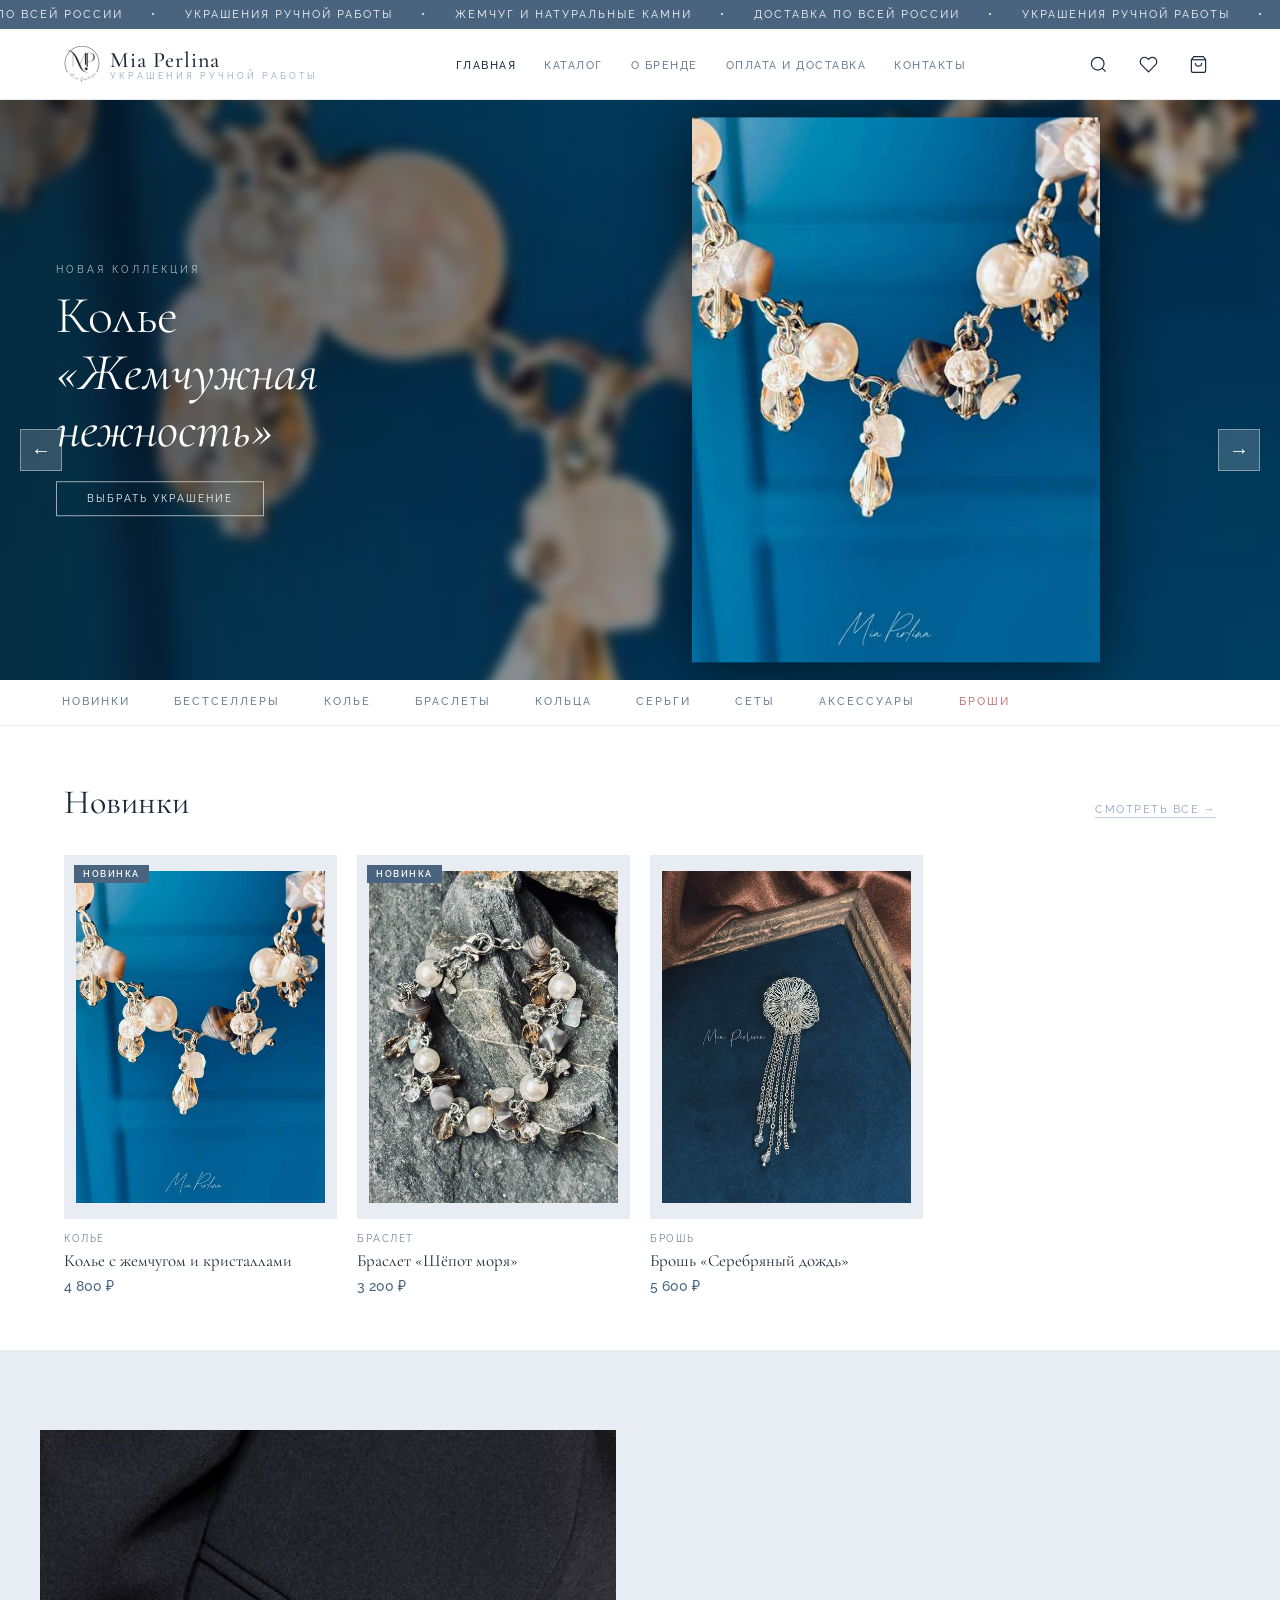
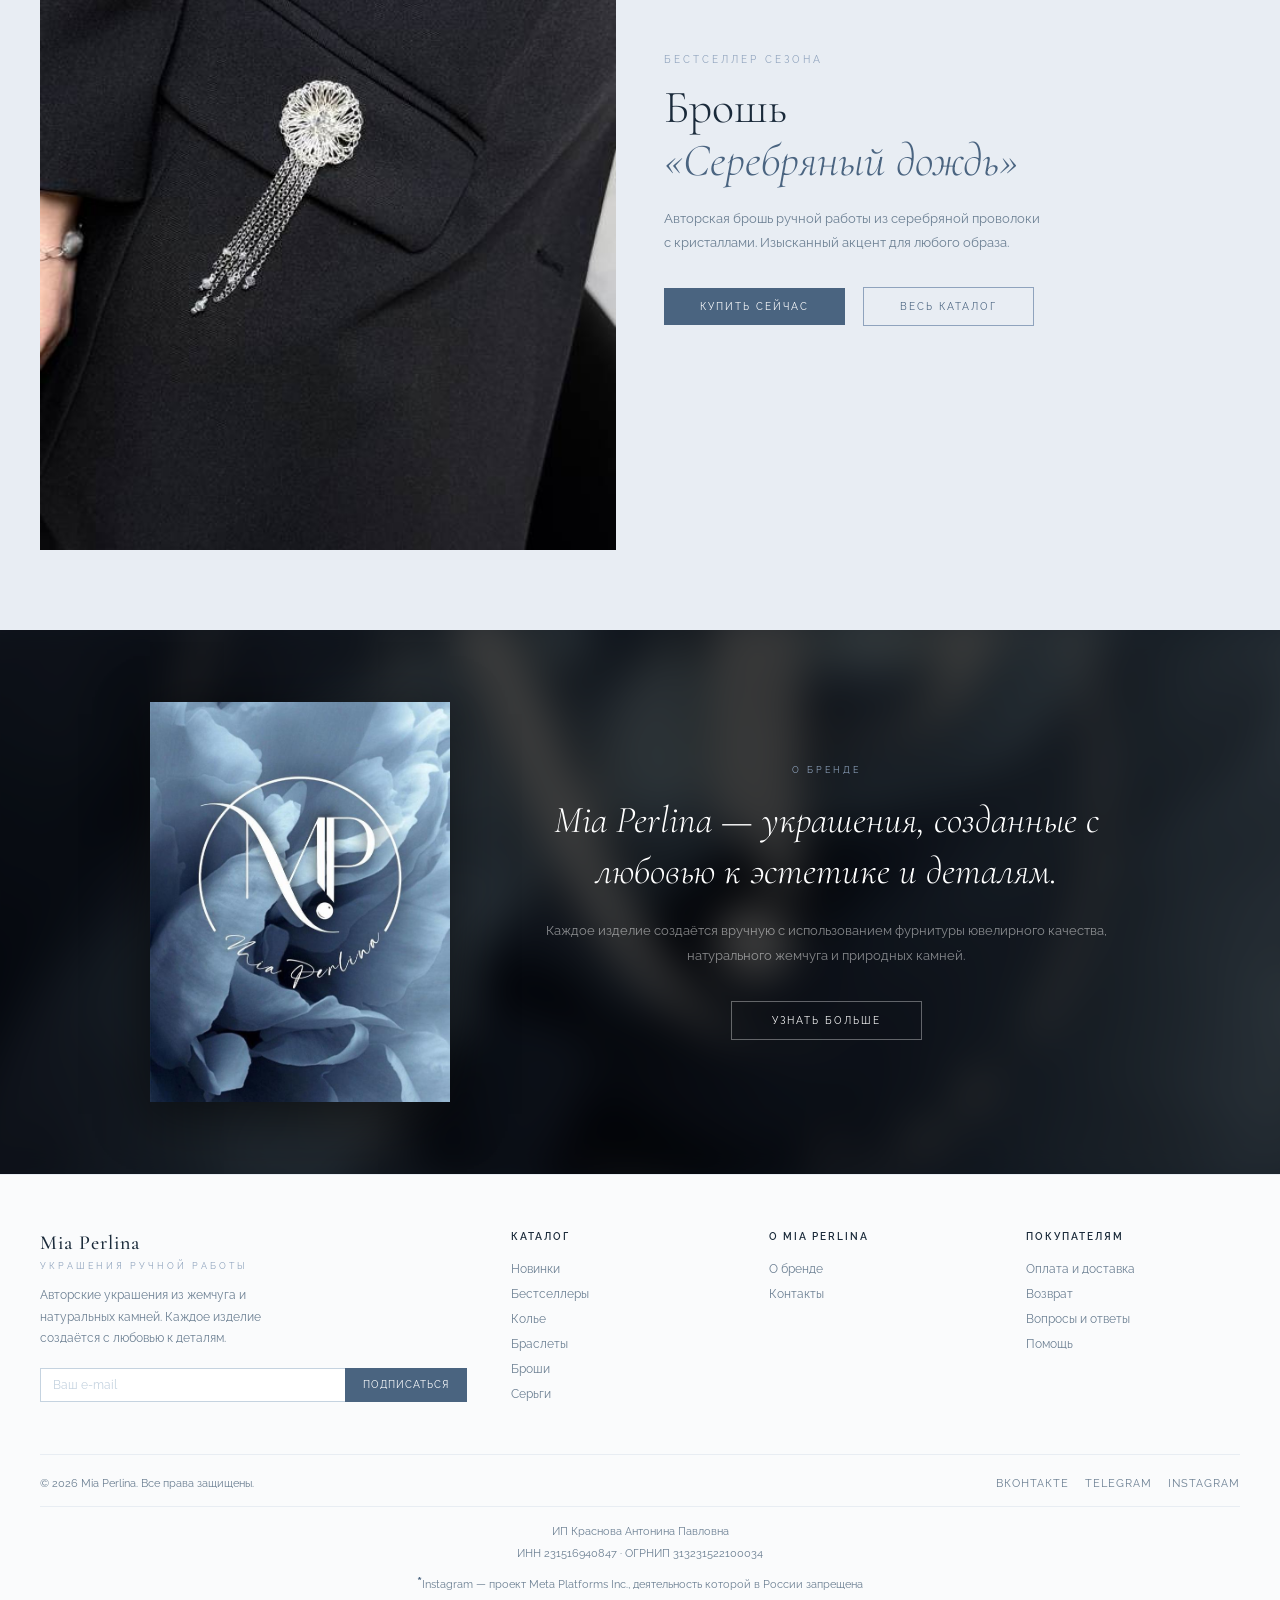
==== commit 5bcb97d4: "Add files via upload" ====
--- a/index.html
+++ b/index.html
@@ -149,7 +149,6 @@
       <ul>
         <li><a href="about.html">О бренде</a></li>
         <li><a href="contact.html">Контакты</a></li>
-        <li></li>
       </ul>
     </div>
     <div class="ft-col">
@@ -170,11 +169,12 @@
       <a href="https://instagram.com/miaperlinajewelry" target="_blank" class="soc">Instagram</a>
     </div>
   </div>
-  <div style="border-top:1px solid var(--ch-pale);margin-top:16px;padding-top:14px;text-align:center;font-size:11px;color:var(--muted);line-height:1.7;">
-    ИП Краснова Антонина Павловна · ИНН 231516940847 · пер. Дорожный 8/2, Краснодар
+  <div style="border-top:1px solid var(--ch-pale);margin-top:16px;padding-top:14px;text-align:center;font-size:11px;color:var(--muted);line-height:2;">
+    ИП Краснова Антонина Павловна<br>
+    ИНН 231516940847 · ОГРНИП 313231522100034
   </div>
   <div style="margin-top:6px;text-align:center;font-size:11px;color:var(--muted);line-height:1.6;padding-bottom:20px;">
-    *Instagram — проект Meta Platforms Inc., деятельность которой в России запрещена
+    <span style="font-size:15px;font-weight:700;color:var(--ch-dark);">*</span>Instagram — проект Meta Platforms Inc., деятельность которой в России запрещена
   </div>
 </div></footer>
 <script src="js/main.js"></script>
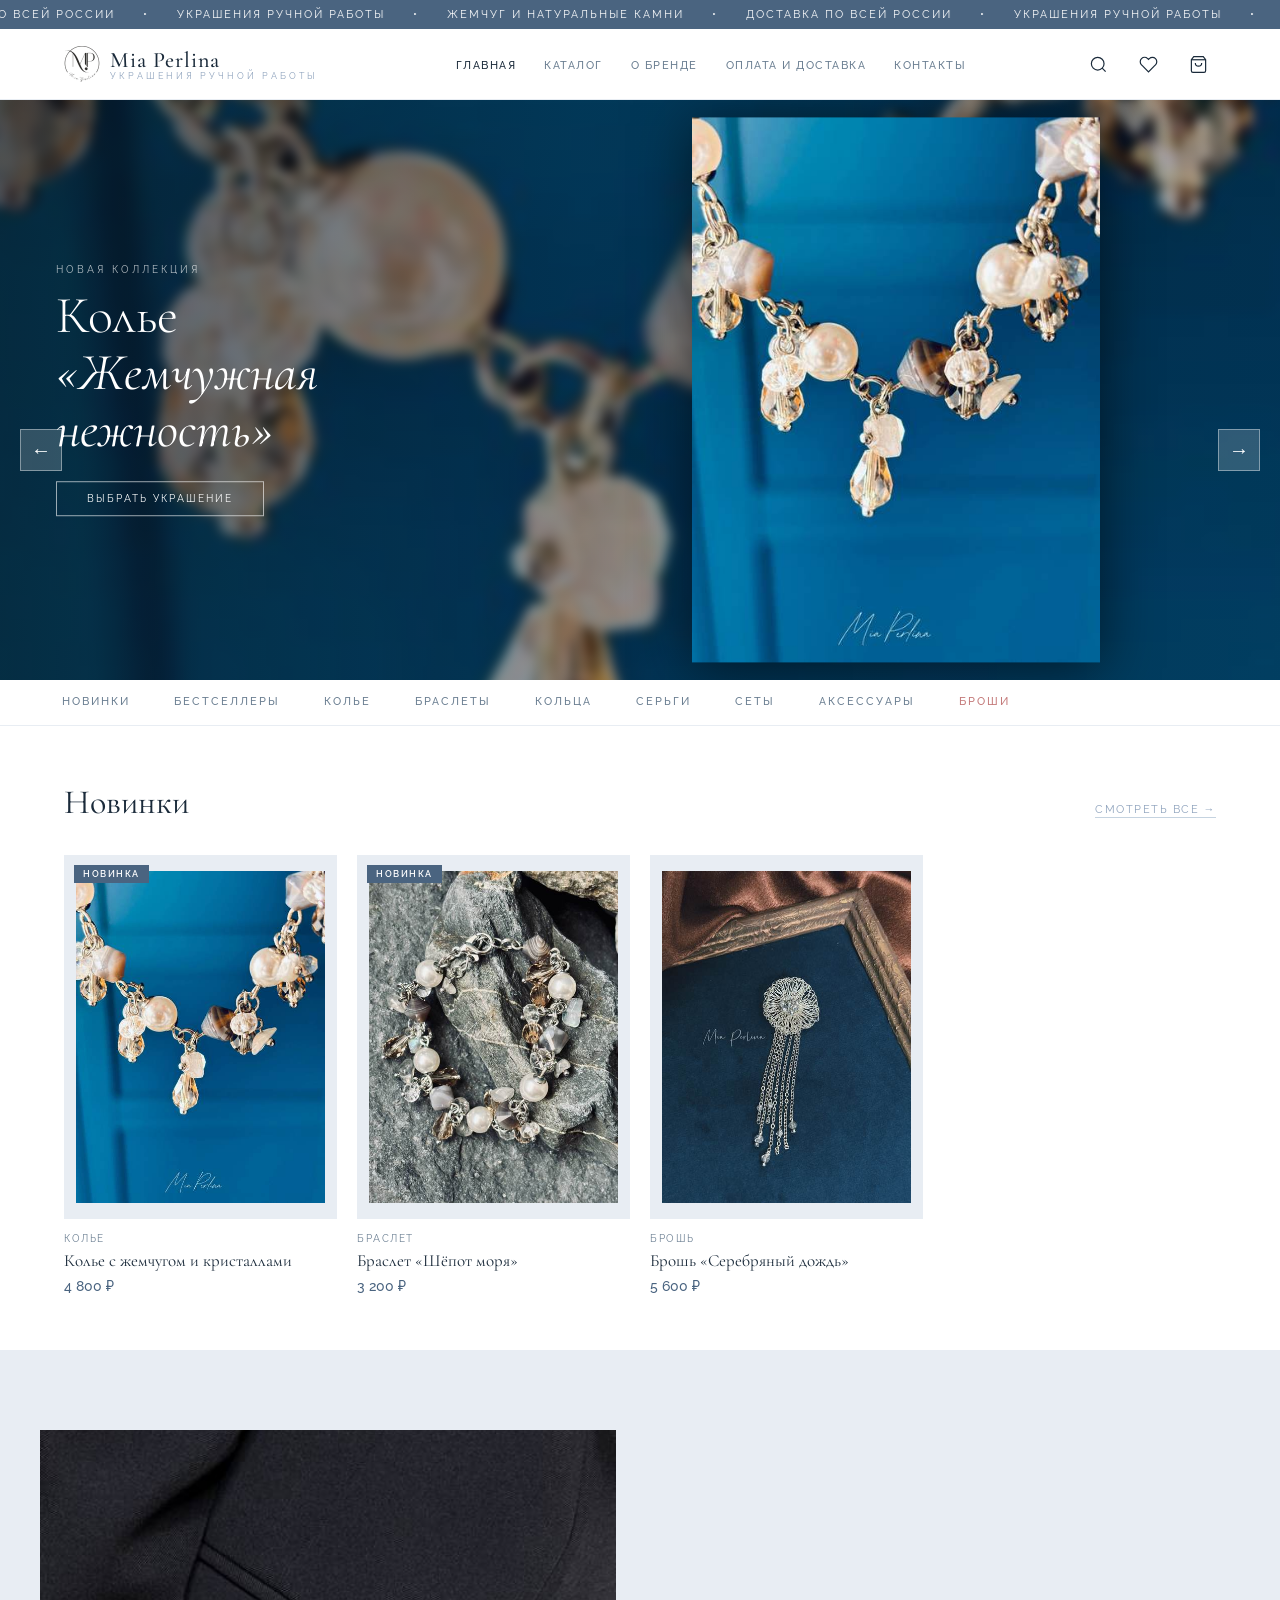
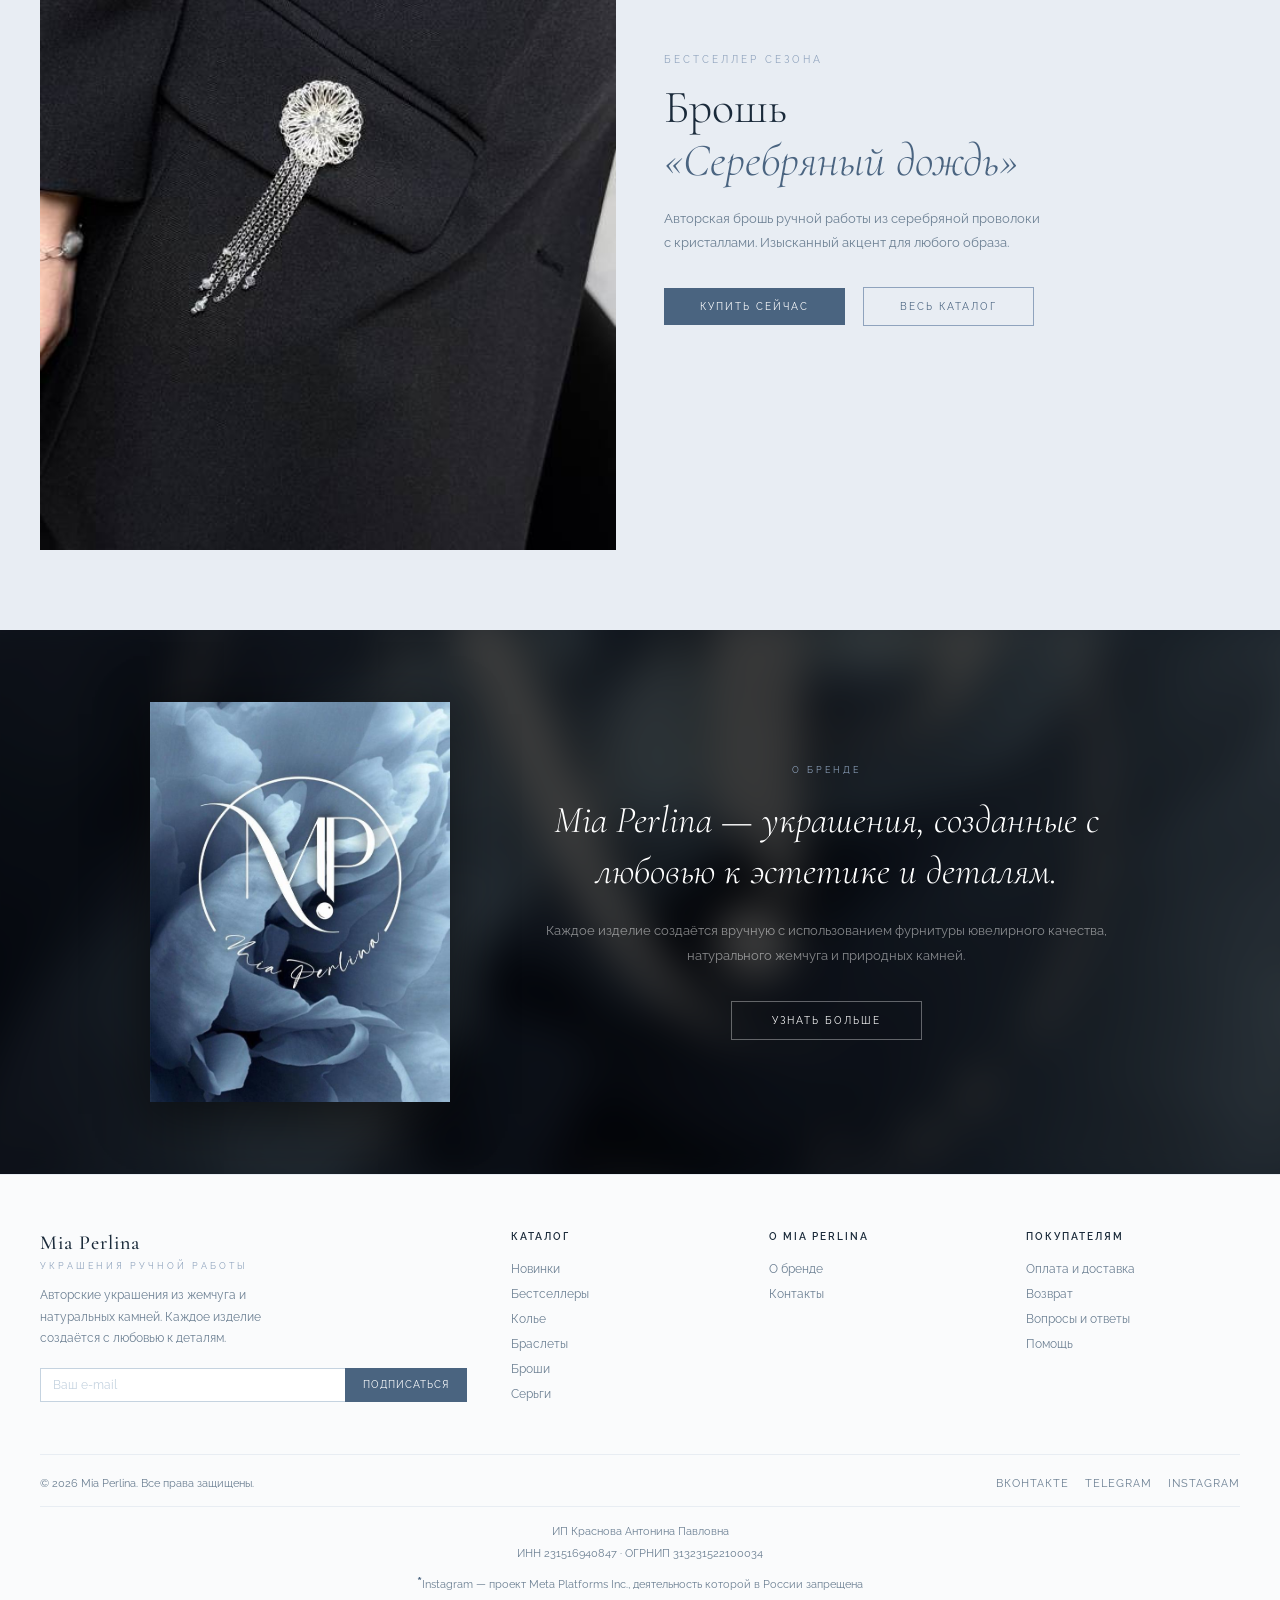
==== commit db1bfbdb: "Add files via upload" ====
--- a/index.html
+++ b/index.html
@@ -156,7 +156,7 @@
       <ul>
         <li><a href="delivery.html">Оплата и доставка</a></li>
         <li><a href="#">Возврат</a></li>
-        <li><a href="#">Вопросы и ответы</a></li>
+        <li><a href="faq.html">Вопросы и ответы</a></li>
         <li><a href="contact.html">Помощь</a></li>
       </ul>
     </div>
